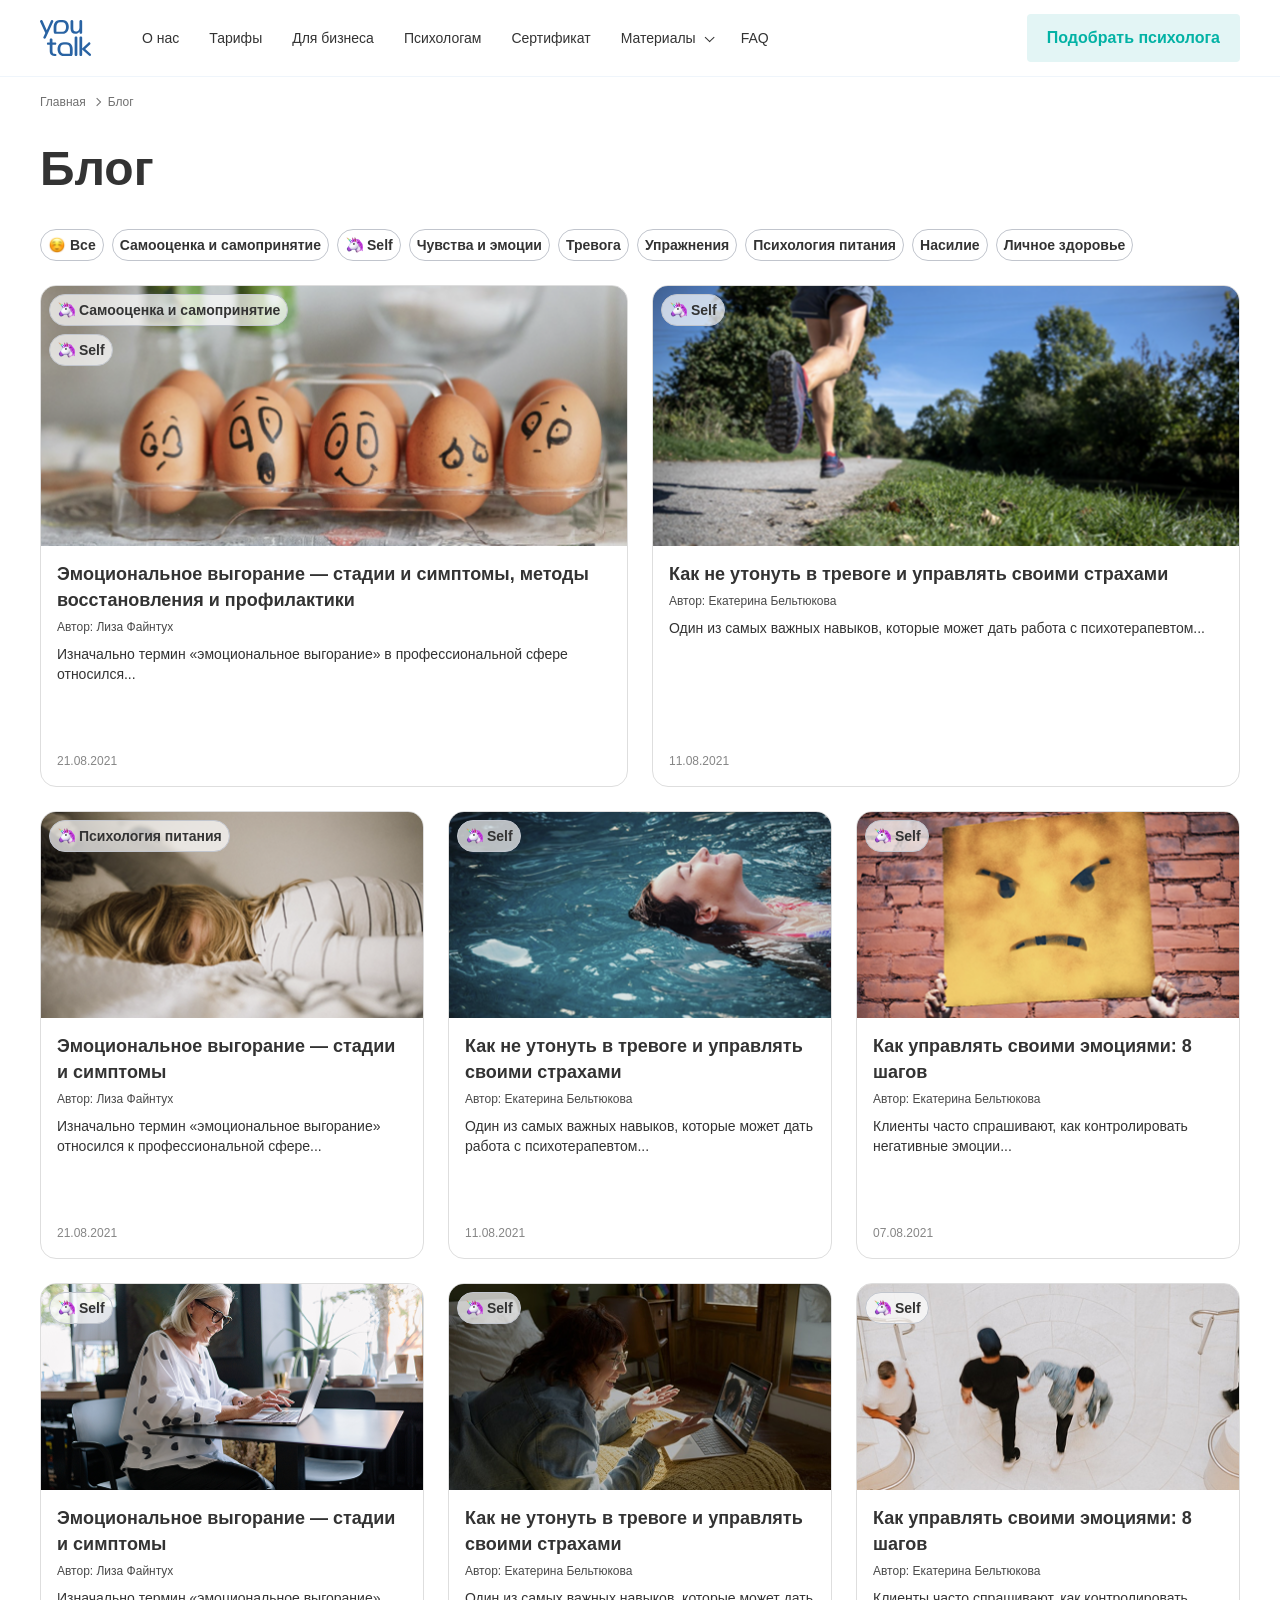
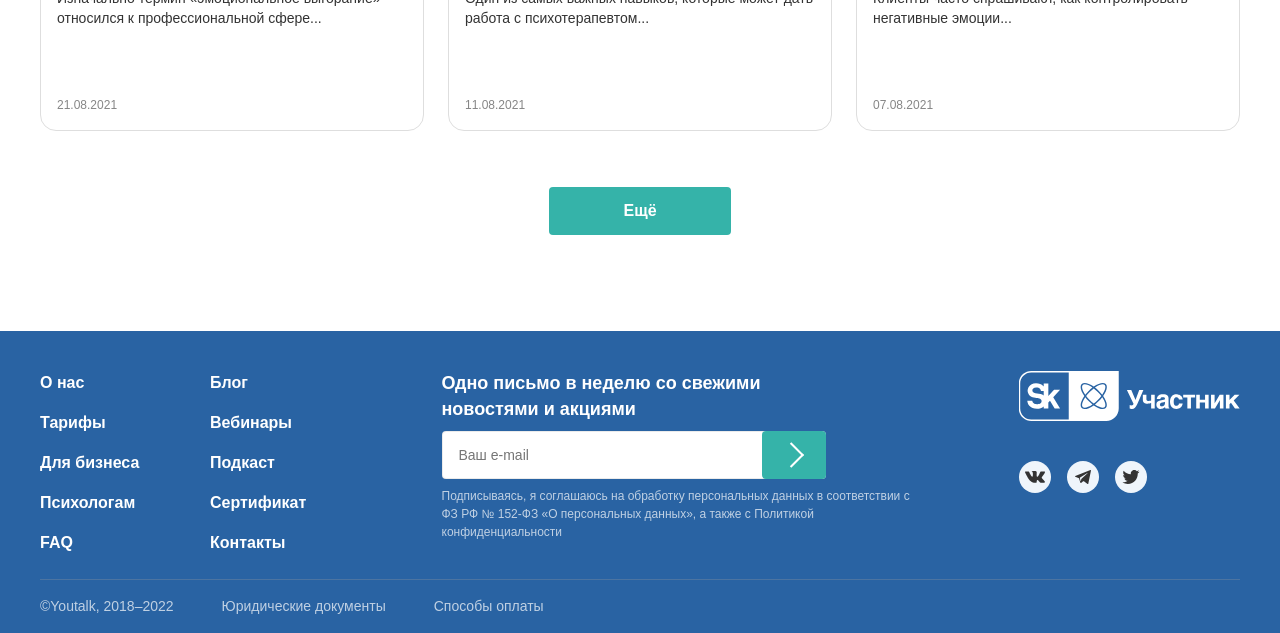
==== index.html @ f5ce3612 "add blog" ====
<!DOCTYPE html>
<html lang="ru">
<head>
  <meta charset="UTF-8">
  <meta name="viewport" content="width=device-width, initial-scale=1.0">
  <title>YouTalk — Блог</title>

  <link rel="stylesheet" href="./css/normalize.css">
  <link rel="stylesheet" href="./css/base.css">
  <link rel="stylesheet" href="./css/header.css">
  <link rel="stylesheet" href="./css/blog.css">
  <link rel="stylesheet" href="./css/footer.css">
  <link rel="stylesheet" href="./css/adaptive.css">
</head>
<body>
  <header class="header">
    <div class="container header__container">
      <a class="header__logo logo" href="./index.html" aria-label="Главная страница YouTalk">
        <img class="logo__image" src="./icons/logo.svg" alt="Логотип YouTalk">
      </a>

      <nav class="header__nav nav" aria-label="Основная навигация">
        <ul class="nav__list">
          <li class="nav__item"><a class="nav__link" href="#">О нас</a></li>
          <li class="nav__item"><a class="nav__link" href="#">Тарифы</a></li>
          <li class="nav__item"><a class="nav__link" href="#">Для бизнеса</a></li>
          <li class="nav__item"><a class="nav__link" href="#">Психологам</a></li>
          <li class="nav__item"><a class="nav__link" href="#">Сертификат</a></li>
          <li class="nav__item">
            <a class="nav__link nav__link--dropdown" href="#">Материалы</a>
          </li>
          <li class="nav__item"><a class="nav__link" href="#">FAQ</a></li>
        </ul>
      </nav>

      <button class="header__button button button--light" type="button">
        Подобрать психолога
      </button>

      <button class="header__burger burger" type="button" aria-label="Открыть меню">
        <span class="burger__line"></span>
        <span class="burger__line"></span>
        <span class="burger__line"></span>
      </button>
    </div>
  </header>

  <main class="main">
    <section class="blog">
      <div class="container">
        <nav class="breadcrumbs" aria-label="Хлебные крошки">
          <ul class="breadcrumbs__list">
            <li class="breadcrumbs__item">
              <a class="breadcrumbs__link" href="./index.html">Главная</a>
            </li>
            <li class="breadcrumbs__item">
              <span class="breadcrumbs__current" aria-current="page">Блог</span>
            </li>
          </ul>
        </nav>

        <h1 class="blog__title">Блог</h1>

        <div class="blog__tags tags" aria-label="Темы статей">
          <button class="tags__button" type="button">
            <img class="tags__icon" src="./icons/smille.svg" alt="" aria-hidden="true">
            Все
          </button>
          <button class="tags__button" type="button">Самооценка и самопринятие</button>
          <button class="tags__button" type="button">
            <img class="tags__icon" src="./icons/unicorn.svg" alt="" aria-hidden="true">
            Self
          </button>
          <button class="tags__button" type="button">Чувства и эмоции</button>
          <button class="tags__button" type="button">Тревога</button>
          <button class="tags__button" type="button">Упражнения</button>
          <button class="tags__button" type="button">Психология питания</button>
          <button class="tags__button" type="button">Насилие</button>
          <button class="tags__button" type="button">Личное здоровье</button>
        </div>

        <div class="blog__grid cards">
          <article class="card card--large">
            <a class="card__link" href="#">
              <div class="card__image-box">
                <img class="card__image" src="./images/blog/burnout.png" alt="Человек в состоянии эмоционального выгорания">
                <div class="card__labels">
                  <span class="card__label">
                    <img class="card__label-icon" src="./icons/unicorn.svg" alt="" aria-hidden="true">
                    Самооценка и самопринятие
                  </span>
                  <span class="card__label">
                    <img class="card__label-icon" src="./icons/unicorn.svg" alt="" aria-hidden="true">
                    Self
                  </span>
                </div>
              </div>

              <div class="card__content">
                <h2 class="card__title">
                  Эмоциональное выгорание — стадии и симптомы, методы восстановления и профилактики
                </h2>
                <p class="card__author">Автор: Лиза Файнтух</p>
                <p class="card__text">
                  Изначально термин «эмоциональное выгорание» в профессиональной сфере относился...
                </p>
                <time class="card__date" datetime="2021-08-21">21.08.2021</time>
              </div>
            </a>
          </article>

          <article class="card card--large">
            <a class="card__link" href="./article.html">
              <div class="card__image-box">
                <img class="card__image" src="./images/blog/anxiety-run.png" alt="Человек убегает от тревоги">
                <div class="card__labels">
                  <span class="card__label">
                    <img class="card__label-icon" src="./icons/unicorn.svg" alt="" aria-hidden="true">
                    Self
                  </span>
                </div>
              </div>

              <div class="card__content">
                <h2 class="card__title">
                  Как не утонуть в тревоге и управлять своими страхами
                </h2>
                <p class="card__author">Автор: Екатерина Бельтюкова</p>
                <p class="card__text">
                  Один из самых важных навыков, которые может дать работа с психотерапевтом...
                </p>
                <time class="card__date" datetime="2021-08-11">11.08.2021</time>
              </div>
            </a>
          </article>

          <article class="card">
            <a class="card__link" href="#">
              <div class="card__image-box">
                <img class="card__image" src="./images/blog/bad-sleep.png" alt="Человек не может уснуть">
                <div class="card__labels">
                  <span class="card__label">
                    <img class="card__label-icon" src="./icons/unicorn.svg" alt="" aria-hidden="true">
                    Психология питания
                  </span>
                </div>
              </div>

              <div class="card__content">
                <h2 class="card__title">
                  Эмоциональное выгорание — стадии и симптомы
                </h2>
                <p class="card__author">Автор: Лиза Файнтух</p>
                <p class="card__text">
                  Изначально термин «эмоциональное выгорание» относился к профессиональной сфере...
                </p>
                <time class="card__date" datetime="2021-08-21">21.08.2021</time>
              </div>
            </a>
          </article>

          <article class="card">
            <a class="card__link" href="./article.html">
              <div class="card__image-box">
                <img class="card__image" src="./images/blog/calm-water.png" alt="Человек спокойно лежит на воде">
                <div class="card__labels">
                  <span class="card__label">
                    <img class="card__label-icon" src="./icons/unicorn.svg" alt="" aria-hidden="true">
                    Self
                  </span>
                </div>
              </div>

              <div class="card__content">
                <h2 class="card__title">
                  Как не утонуть в тревоге и управлять своими страхами
                </h2>
                <p class="card__author">Автор: Екатерина Бельтюкова</p>
                <p class="card__text">
                  Один из самых важных навыков, которые может дать работа с психотерапевтом...
                </p>
                <time class="card__date" datetime="2021-08-11">11.08.2021</time>
              </div>
            </a>
          </article>

          <article class="card">
            <a class="card__link" href="#">
              <div class="card__image-box">
                <img class="card__image" src="./images/blog/angry-emotion.png" alt="Иллюстрация эмоции злости">
                <div class="card__labels">
                  <span class="card__label">
                    <img class="card__label-icon" src="./icons/unicorn.svg" alt="" aria-hidden="true">
                    Self
                  </span>
                </div>
              </div>

              <div class="card__content">
                <h2 class="card__title">
                  Как управлять своими эмоциями: 8 шагов
                </h2>
                <p class="card__author">Автор: Екатерина Бельтюкова</p>
                <p class="card__text">
                  Клиенты часто спрашивают, как контролировать негативные эмоции...
                </p>
                <time class="card__date" datetime="2021-08-07">07.08.2021</time>
              </div>
            </a>
          </article>

          <article class="card">
            <a class="card__link" href="#">
              <div class="card__image-box">
                <img class="card__image" src="./images/blog/laptop-work.png" alt="Человек работает за ноутбуком">
                <div class="card__labels">
                  <span class="card__label">
                    <img class="card__label-icon" src="./icons/unicorn.svg" alt="" aria-hidden="true">
                    Self
                  </span>
                </div>
              </div>

              <div class="card__content">
                <h2 class="card__title">
                  Эмоциональное выгорание — стадии и симптомы
                </h2>
                <p class="card__author">Автор: Лиза Файнтух</p>
                <p class="card__text">
                  Изначально термин «эмоциональное выгорание» относился к профессиональной сфере...
                </p>
                <time class="card__date" datetime="2021-08-21">21.08.2021</time>
              </div>
            </a>
          </article>

          <article class="card">
            <a class="card__link" href="./article.html">
              <div class="card__image-box">
                <img class="card__image" src="./images/blog/video-call.png" alt="Человек испытывает стресс во время видеозвонка">
                <div class="card__labels">
                  <span class="card__label">
                    <img class="card__label-icon" src="./icons/unicorn.svg" alt="" aria-hidden="true">
                    Self
                  </span>
                </div>
              </div>

              <div class="card__content">
                <h2 class="card__title">
                  Как не утонуть в тревоге и управлять своими страхами
                </h2>
                <p class="card__author">Автор: Екатерина Бельтюкова</p>
                <p class="card__text">
                  Один из самых важных навыков, которые может дать работа с психотерапевтом...
                </p>
                <time class="card__date" datetime="2021-08-11">11.08.2021</time>
              </div>
            </a>
          </article>

          <article class="card">
            <a class="card__link" href="#">
              <div class="card__image-box">
                <img class="card__image" src="./images/blog/people-group.png" alt="Группа людей в помещении">
                <div class="card__labels">
                  <span class="card__label">
                    <img class="card__label-icon" src="./icons/unicorn.svg" alt="" aria-hidden="true">
                    Self
                  </span>
                </div>
              </div>

              <div class="card__content">
                <h2 class="card__title">
                  Как управлять своими эмоциями: 8 шагов
                </h2>
                <p class="card__author">Автор: Екатерина Бельтюкова</p>
                <p class="card__text">
                  Клиенты часто спрашивают, как контролировать негативные эмоции...
                </p>
                <time class="card__date" datetime="2021-08-07">07.08.2021</time>
              </div>
            </a>
          </article>
        </div>

        <button class="blog__button button button--primary" type="button">
          Ещё
        </button>
      </div>
    </section>
  </main>

  <footer class="footer">
    <div class="container footer__container">
      <div class="footer__top">
        <nav class="footer__nav footer-nav" aria-label="Навигация в подвале">
          <ul class="footer-nav__list">
            <li class="footer-nav__item"><a class="footer-nav__link" href="#">О нас</a></li>
            <li class="footer-nav__item"><a class="footer-nav__link" href="#">Тарифы</a></li>
            <li class="footer-nav__item"><a class="footer-nav__link" href="#">Для бизнеса</a></li>
            <li class="footer-nav__item"><a class="footer-nav__link" href="#">Психологам</a></li>
            <li class="footer-nav__item"><a class="footer-nav__link" href="#">FAQ</a></li>
          </ul>

          <ul class="footer-nav__list">
            <li class="footer-nav__item"><a class="footer-nav__link" href="#">Блог</a></li>
            <li class="footer-nav__item"><a class="footer-nav__link" href="#">Вебинары</a></li>
            <li class="footer-nav__item"><a class="footer-nav__link" href="#">Подкаст</a></li>
            <li class="footer-nav__item"><a class="footer-nav__link" href="#">Сертификат</a></li>
            <li class="footer-nav__item"><a class="footer-nav__link" href="#">Контакты</a></li>
          </ul>
        </nav>

        <div class="footer__subscribe subscribe">
          <h2 class="subscribe__title">
            Одно письмо в неделю со свежими новостями и акциями
          </h2>

          <form class="subscribe__form" action="#" method="post">
            <label class="visually-hidden" for="email">Ваш e-mail</label>
            <input class="subscribe__input" id="email" type="email" name="email" placeholder="Ваш e-mail">
            <button class="subscribe__button" type="submit" aria-label="Подписаться"></button>
          </form>

          <p class="subscribe__text">
            Подписываясь, я соглашаюсь на обработку персональных данных в соответствии
            с ФЗ РФ № 152-ФЗ «О персональных данных», а также с Политикой конфиденциальности
          </p>
        </div>

        <div class="footer__social social">
          <a class="social__skolkovo" href="#" aria-label="Участник Сколково">
            <img src="./icons/sk.svg" alt="" aria-hidden="true">
          </a>

          <ul class="social__list">
            <li class="social__item">
              <a class="social__link" href="#" aria-label="ВКонтакте">
                <img src="./icons/vk.svg" alt="" aria-hidden="true">
              </a>
            </li>
            <li class="social__item">
              <a class="social__link" href="#" aria-label="Telegram">
                <img src="./icons/telegram.svg" alt="" aria-hidden="true">
              </a>
            </li>
            <li class="social__item">
              <a class="social__link" href="#" aria-label="Twitter">
                <img src="./icons/twitter.svg" alt="" aria-hidden="true">
              </a>
            </li>
            <li class="social__item">
              <a class="social__link" href="#" aria-label="Дзен">
                <img src="./icons/dzen.svg" alt="" aria-hidden="true">
              </a>
            </li>
          </ul>
        </div>
      </div>

      <div class="footer__bottom">
        <p class="footer__copyright">©Youtalk, 2018–2022</p>
        <a class="footer__document" href="#">Юридические документы</a>
        <a class="footer__document" href="#">Способы оплаты</a>
      </div>
    </div>
  </footer>
</body>
</html>
---- css/base.css ----
:root {
  --color-text: #333333;
  --color-muted: #868686;
  --color-primary: #03b2a5;
  --color-primary-dark: #35b3a9;
  --color-light: #e3f5f5;
  --color-border: #dedede;
  --color-white: #ffffff;
  --color-footer: #2963a3;

  --container-width: 1200px;
  --container-padding: 16px;
}

*,
*::before,
*::after {
  box-sizing: border-box;
}

body {
  min-width: 320px;
  margin: 0;
  font-family: Arial, Helvetica, sans-serif;
  color: var(--color-text);
  background-color: var(--color-white);
}

img {
  display: block;
  max-width: 100%;
}

a {
  color: inherit;
  text-decoration: none;
}

button {
  font-family: inherit;
  cursor: pointer;
}

a,
button {
  cursor: pointer;
}

.container {
  max-width: calc(var(--container-width) + var(--container-padding) * 2);
  margin: 0 auto;
  padding: 0 var(--container-padding);
}

.button {
  border: none;
  border-radius: 4px;
  font-weight: 700;
  transition: opacity 0.2s ease;
}

.button:hover {
  opacity: 0.85;
}


.button--light {
  padding: 14px 20px;
  font-size: 16px;
  line-height: 1.25;
  color: var(--color-primary);
  background-color: var(--color-light);
}

.button--primary {
  padding: 12px 16px;
  font-size: 16px;
  line-height: 1.5;
  color: var(--color-white);
  background-color: var(--color-primary-dark);
}

.visually-hidden {
  position: absolute;
  width: 1px;
  height: 1px;
  clip: rect(0 0 0 0);
  overflow: hidden;
}
---- css/header.css ----
.header {
  border-bottom: 1px solid #eff5fb;
  background-color: var(--color-white);
}

.header__container {
  display: flex;
  align-items: center;
  min-height: 76px;
}

.header__logo {
  flex-shrink: 0;
  margin-right: 51px;
}

.logo__image {
  width: 51px;
  height: auto;
}

.header__nav {
  margin-right: auto;
}

.nav__list {
  display: flex;
  align-items: center;
  gap: 30px;
  margin: 0;
  padding: 0;
  list-style: none;
}

.nav__link {
  font-size: 14px;
  line-height: 1.14;
  color: var(--color-text);
  transition: color 0.2s ease;
}

.nav__link:hover {
  color: var(--color-primary);
}

.nav__link--dropdown::after {
  content: "";
  display: inline-block;
  width: 7px;
  height: 7px;
  margin-left: 8px;
  border-right: 1.5px solid var(--color-text);
  border-bottom: 1.5px solid var(--color-text);
  transform: rotate(45deg) translateY(-3px);
}

.header__burger {
  display: none;
  margin-left: auto;
}

.burger {
  width: 40px;
  height: 40px;
  padding: 0;
  border: none;
  background-color: transparent;
  align-items: center;
  justify-content: center;
  flex-direction: column;
  gap: 5px;
}

.burger__line {
  width: 18px;
  height: 2px;
  border-radius: 2px;
  background-color: var(--color-primary);
}
---- css/blog.css ----
.main {
  padding-top: 16px;
  padding-bottom: 96px;
}

.breadcrumbs {
  margin-bottom: 30px;
}

.breadcrumbs__list {
  display: flex;
  align-items: center;
  flex-wrap: wrap;
  gap: 8px;
  margin: 0;
  padding: 0;
  list-style: none;
}

.breadcrumbs__item {
  display: flex;
  align-items: center;
  font-size: 12px;
  line-height: 1.5;
  color: rgba(51, 51, 51, 0.7);
}

.breadcrumbs__item:not(:last-child)::after {
  content: "";
  width: 6px;
  height: 6px;
  margin-left: 8px;
  border-top: 1px solid rgba(51, 51, 51, 0.7);
  border-right: 1px solid rgba(51, 51, 51, 0.7);
  transform: rotate(45deg);
}

.blog__title {
  margin: 0 0 32px;
  font-size: 48px;
  line-height: 1.17;
  font-weight: 700;
}

.blog__tags {
  margin-bottom: 24px;
}

.tags {
  display: flex;
  flex-wrap: wrap;
  gap: 8px;
}

.tags__button {
  display: flex;
  align-items: center;
  gap: 4px;
  min-height: 32px;
  padding: 5px 7px;
  border: 1px solid #c1c5cd;
  border-radius: 24px;
  font-size: 14px;
  line-height: 1.43;
  font-weight: 600;
  color: var(--color-text);
  background-color: var(--color-white);
}

.tags__icon {
  width: 18px;
  height: 18px;
}

.cards {
  display: grid;
  grid-template-columns: repeat(6, minmax(0, 1fr));
  gap: 24px;
  margin-bottom: 56px;
}

.card {
  position: relative;
  grid-column: span 2;
  min-width: 0;
  border: 1px solid var(--color-border);
  border-radius: 16px;
  overflow: hidden;
  background-color: var(--color-white);
}

.card--large {
  grid-column: span 3;
}

.card__link {
  display: flex;
  flex-direction: column;
  height: 100%;
}

.card__image-box {
  position: relative;
  height: 260px;
  overflow: hidden;
}

.card:not(.card--large) .card__image-box {
  height: 206px;
}

.card__image {
  width: 100%;
  height: 100%;
  object-fit: cover;
}

.card__labels {
  position: absolute;
  top: 8px;
  left: 8px;
  right: 8px;
  display: flex;
  flex-direction: column;
  align-items: flex-start;
  gap: 8px;
}

.card__label {
  display: inline-flex;
  align-items: center;
  gap: 4px;
  max-width: 100%;
  padding: 5px 7px;
  border: 1px solid #c1c5cd;
  border-radius: 24px;
  font-size: 14px;
  line-height: 1.43;
  font-weight: 600;
  color: var(--color-text);
  background-color: rgba(255, 255, 255, 0.7);
}

.card__label-icon {
  width: 18px;
  height: 18px;
  flex-shrink: 0;
}

.card__content {
  display: flex;
  flex-direction: column;
  flex-grow: 1;
  min-height: 240px;
  padding: 16px;
}

.card__title {
  margin: 0 0 4px;
  font-size: 18px;
  line-height: 1.44;
  font-weight: 700;
}

.card__author {
  margin: 0 0 8px;
  font-size: 12px;
  line-height: 1.5;
  color: #494949;
}

.card__text {
  margin: 0 0 16px;
  font-size: 14px;
  line-height: 1.43;
}

.card__date {
  margin-top: auto;
  font-size: 12px;
  line-height: 1.5;
  color: var(--color-muted);
}

.blog__button {
  display: block;
  min-width: 182px;
  margin: 0 auto;
}
---- css/footer.css ----
.footer {
  padding: 40px 0 17px;
  color: var(--color-white);
  background-color: var(--color-footer);
}

.footer__top {
  display: grid;
  grid-template-columns: 310px minmax(320px, 486px) 221px;
  justify-content: space-between;
  gap: 32px;
  padding-bottom: 24px;
  border-bottom: 1px solid rgba(157, 157, 157, 0.3);
}

.footer-nav {
  display: grid;
  grid-template-columns: repeat(2, 1fr);
  gap: 30px;
}

.footer-nav__list {
  display: flex;
  flex-direction: column;
  gap: 16px;
  margin: 0;
  padding: 0;
  list-style: none;
}

.footer-nav__link {
  font-size: 16px;
  line-height: 1.5;
  font-weight: 700;
  transition: opacity 0.2s ease;
}

.footer-nav__link:hover {
  opacity: 0.75;
}

.subscribe__title {
  max-width: 384px;
  margin: 0 0 8px;
  font-size: 18px;
  line-height: 1.44;
  font-weight: 700;
}

.subscribe__form {
  position: relative;
  max-width: 384px;
  margin-bottom: 8px;
}

.subscribe__input {
  width: 100%;
  height: 48px;
  padding: 14px 64px 14px 16px;
  border: 1px solid rgba(157, 157, 157, 0.2);
  border-radius: 4px;
  font-size: 14px;
}

.subscribe__button {
  position: absolute;
  top: 0;
  right: 0;
  width: 64px;
  height: 48px;
  border: none;
  border-radius: 4px;
  background-color: var(--color-primary-dark);
}

.subscribe__button::before {
  content: "";
  position: absolute;
  top: 50%;
  left: 50%;
  width: 18px;
  height: 18px;
  border-top: 2px solid var(--color-white);
  border-right: 2px solid var(--color-white);
  transform: translate(-65%, -50%) rotate(45deg);
}

.subscribe__text {
  max-width: 486px;
  margin: 0;
  font-size: 12px;
  line-height: 1.5;
  opacity: 0.7;
}

.social__skolkovo {
  display: block;
  margin-bottom: 40px;
}

.social__list {
  display: flex;
  gap: 16px;
  margin: 0;
  padding: 0;
  list-style: none;
}

.social__link {
  display: block;
  width: 32px;
  height: 32px;
}

.footer__bottom {
  display: flex;
  gap: 48px;
  padding-top: 16px;
  font-size: 14px;
  line-height: 1.43;
  opacity: 0.7;
}

.footer__copyright {
  margin: 0;
}

.footer__document:hover {
  text-decoration: underline;
}
---- css/adaptive.css ----
/* ==============================
   Adaptive styles
   ============================== */


/* ---------- 1024px and lower ---------- */

@media (max-width: 1024px) {
  :root {
    --container-width: 960px;
    --container-padding: 32px;
  }

  .header__logo {
    margin-right: 32px;
  }

  .nav__list {
    gap: 16px;
  }

  .header__button {
    padding-right: 16px;
    padding-left: 16px;
  }

  .blog {
    padding-top: 16px;
  }

  .breadcrumbs {
    margin-bottom: 30px;
  }

  .blog__title {
    margin-bottom: 32px;
    font-size: 48px;
    line-height: 1.17;
  }

  .blog__tags {
    margin-bottom: 24px;
  }

  /*
    1024px:
    как на десктопе:
    2 большие карточки сверху,
    ниже 3 маленькие карточки в ряд.
  */

  .cards {
    grid-template-columns: repeat(6, minmax(0, 1fr));
    gap: 24px;
    margin-bottom: 56px;
  }

  .card--large {
    grid-column: span 3;
  }

  .card:not(.card--large) {
    grid-column: span 2;
  }

  .card--large .card__image-box {
    height: 260px;
  }

  .card:not(.card--large) .card__image-box {
    height: 206px;
  }

  .tags {
    flex-wrap: wrap;
    overflow: visible;
  }

  .footer__top {
    grid-template-columns: 247px minmax(320px, 450px) 221px;
    gap: 24px;
  }
}


/* ---------- 768px and lower ---------- */

@media (max-width: 768px) {
  :root {
    --container-width: 728px;
    --container-padding: 20px;
  }

  .header__container {
    min-height: 76px;
  }

  .header__nav,
  .header__button {
    display: none;
  }

  .header__burger {
    display: flex;
  }

  .main {
    padding-bottom: 60px;
  }

  .blog {
    padding-top: 16px;
  }

  .breadcrumbs {
    margin-bottom: 30px;
  }

  .blog__title {
    margin-bottom: 32px;
    font-size: 48px;
    line-height: 1.17;
  }

  .blog__tags {
    margin-bottom: 24px;
  }

  /*
    768px:
    теги всё ещё переносятся строками,
    без горизонтального скролла.
  */

  .tags {
    flex-wrap: wrap;
    overflow: visible;
    gap: 8px;
  }

  /*
    768px:
    сетка из 2 колонок.
    Верхние карточки идут по одной в ряд,
    остальные карточки — по 2 в ряд.
  */

  .cards {
    grid-template-columns: repeat(2, minmax(0, 1fr));
    gap: 24px;
    margin-bottom: 48px;
  }

  .card--large {
    grid-column: 1 / -1;
  }

  .card:not(.card--large) {
    grid-column: auto;
  }

  .card--large .card__image-box {
    height: 404px;
  }

  .card:not(.card--large) .card__image-box {
    height: 206px;
  }

  .card__content,
  .card--large .card__content {
    min-height: 196px;
  }

  .footer {
    padding-top: 35px;
  }

  .footer__top {
    grid-template-columns: 1fr 1fr;
    gap: 26px 31px;
  }

  .footer__social {
    grid-column: 1 / -1;
  }

  .footer__bottom {
    gap: 32px;
  }
}


/* ---------- 414px and lower ---------- */

@media (max-width: 414px) {
  :root {
    --container-width: 374px;
    --container-padding: 20px;
  }

  .header__container {
    min-height: 72px;
  }

  .logo__image {
    width: 48px;
  }

  .main {
    padding-bottom: 60px;
  }

  .blog {
    padding-top: 16px;
  }

  .breadcrumbs {
    margin-bottom: 32px;
  }

  .blog__title {
    margin-bottom: 24px;
    font-size: 32px;
    line-height: 1.25;
  }

  .blog__tags {
    margin-bottom: 16px;
  }

  /*
    414px:
    теги идут в одну горизонтальную линию
    и скроллятся.
  */

  .tags {
    flex-wrap: nowrap;
    overflow-x: auto;
    overflow-y: hidden;
    gap: 8px;
    padding-bottom: 4px;
    scrollbar-width: none;
  }

  .tags::-webkit-scrollbar {
    display: none;
  }

  .tags__button {
    flex-shrink: 0;
    white-space: nowrap;
  }

  /*
    414px:
    все карточки в одну колонку.
  */

  .cards {
    grid-template-columns: 1fr;
    gap: 16px;
    margin-bottom: 28px;
  }

  .card,
  .card--large,
  .card:not(.card--large) {
    grid-column: 1 / -1;
  }

  .card__image-box,
  .card--large .card__image-box,
  .card:not(.card--large) .card__image-box {
    height: 206px;
  }

  .card__content,
  .card--large .card__content {
    min-height: auto;
  }

  .blog__button {
    width: 182px;
  }

  .footer {
    padding-top: 35px;
  }

  .footer__top {
    grid-template-columns: 1fr;
    gap: 23px;
  }

  .footer-nav {
    max-width: 375px;
  }

  .subscribe__form {
    max-width: 100%;
  }

  .subscribe__button {
    display: none;
  }

  .subscribe__input {
    padding-right: 16px;
  }

  .footer__bottom {
    flex-direction: column;
    gap: 20px;
  }
}


/* ---------- 320px and lower ---------- */

@media (max-width: 320px) {
  :root {
    --container-width: 288px;
    --container-padding: 16px;
  }

  .header__container {
    min-height: 56px;
  }

  .logo__image {
    width: 48px;
  }

  .blog {
    padding-top: 16px;
  }

  .breadcrumbs {
    margin-bottom: 24px;
  }

  .blog__title {
    margin-bottom: 24px;
    font-size: 32px;
    line-height: 1.25;
  }

  /*
    320px:
    теги тоже со скроллом.
  */

  .tags {
    flex-wrap: nowrap;
    overflow-x: auto;
    overflow-y: hidden;
    gap: 8px;
    padding-bottom: 4px;
    scrollbar-width: none;
  }

  .tags::-webkit-scrollbar {
    display: none;
  }

  .tags__button {
    flex-shrink: 0;
    white-space: nowrap;
  }

  .cards {
    grid-template-columns: 1fr;
    gap: 16px;
    margin-bottom: 28px;
  }

  .card,
  .card--large,
  .card:not(.card--large) {
    grid-column: 1 / -1;
  }

  .card__image-box,
  .card--large .card__image-box,
  .card:not(.card--large) .card__image-box {
    height: 206px;
  }

  .card__title {
    font-size: 18px;
    line-height: 1.44;
  }

  .card__content,
  .card--large .card__content {
    min-height: auto;
  }

  .footer-nav {
    grid-template-columns: repeat(2, 1fr);
    gap: 24px;
  }
}
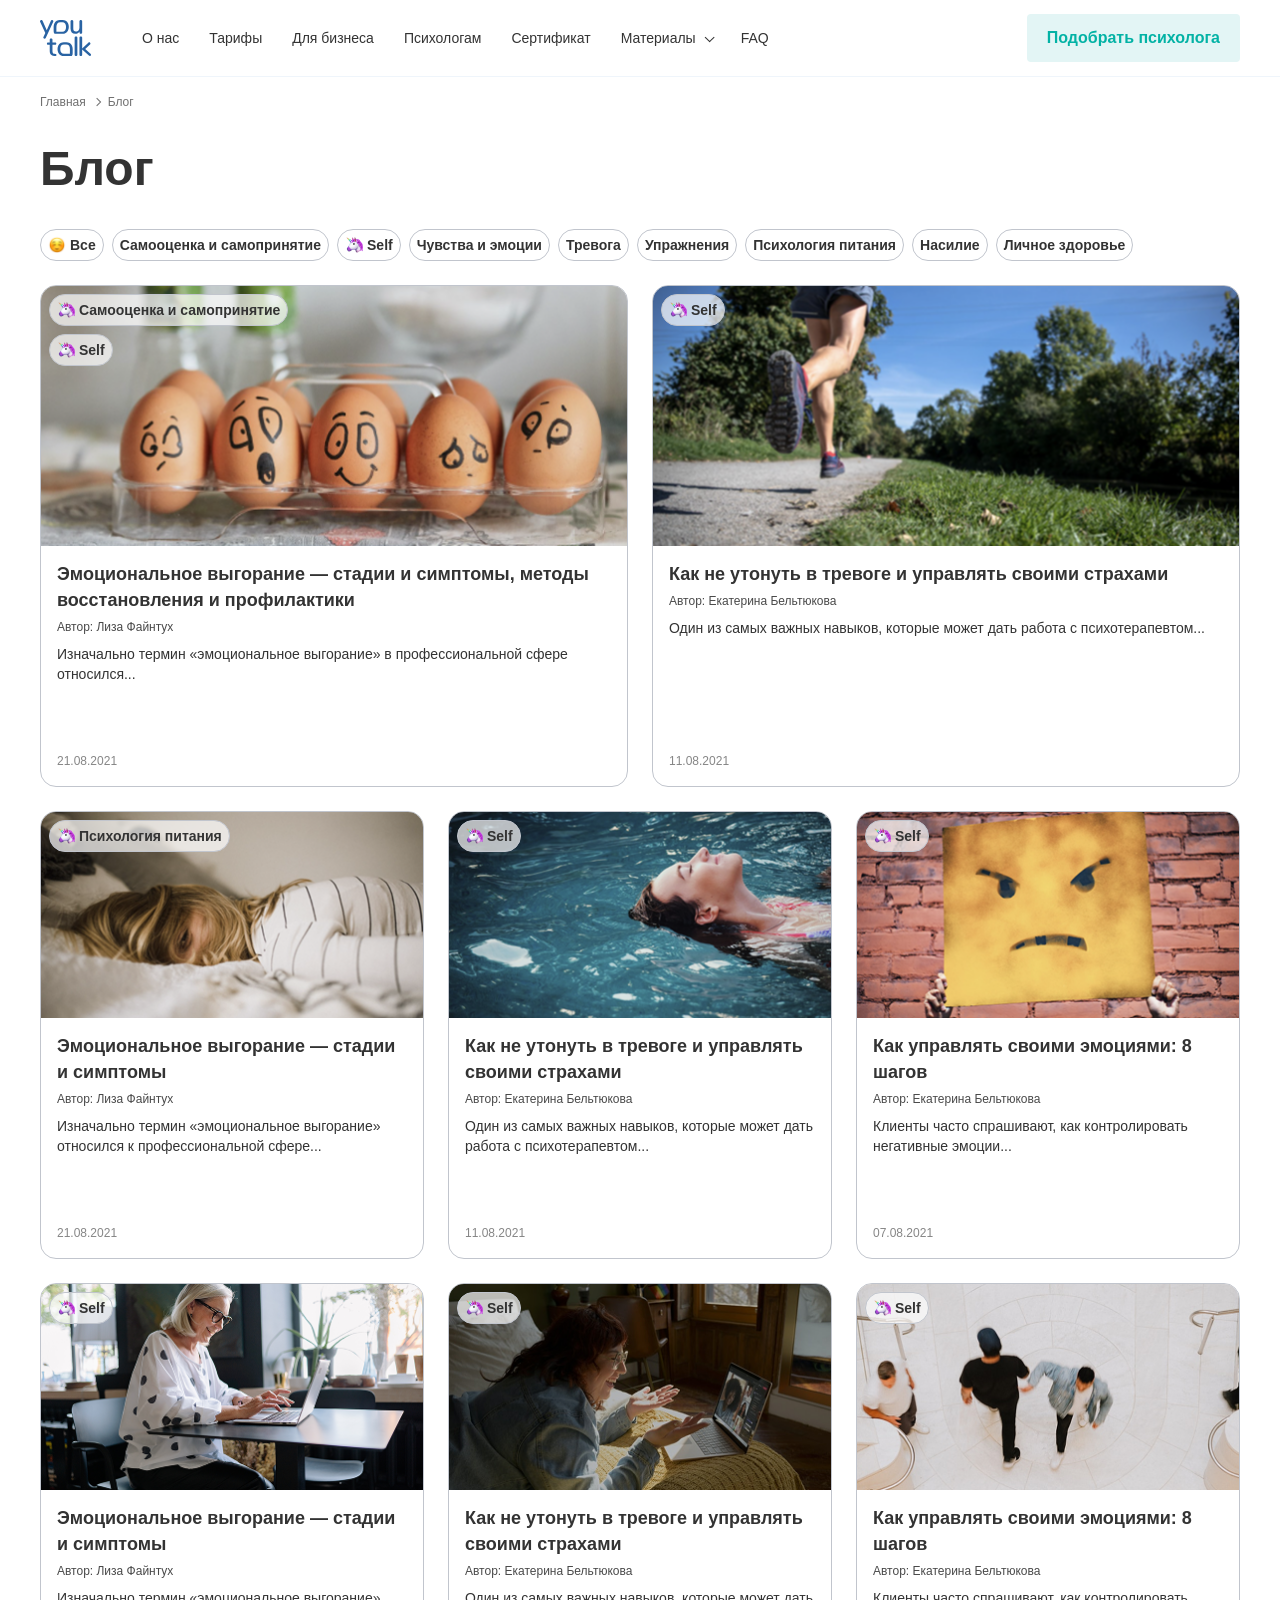
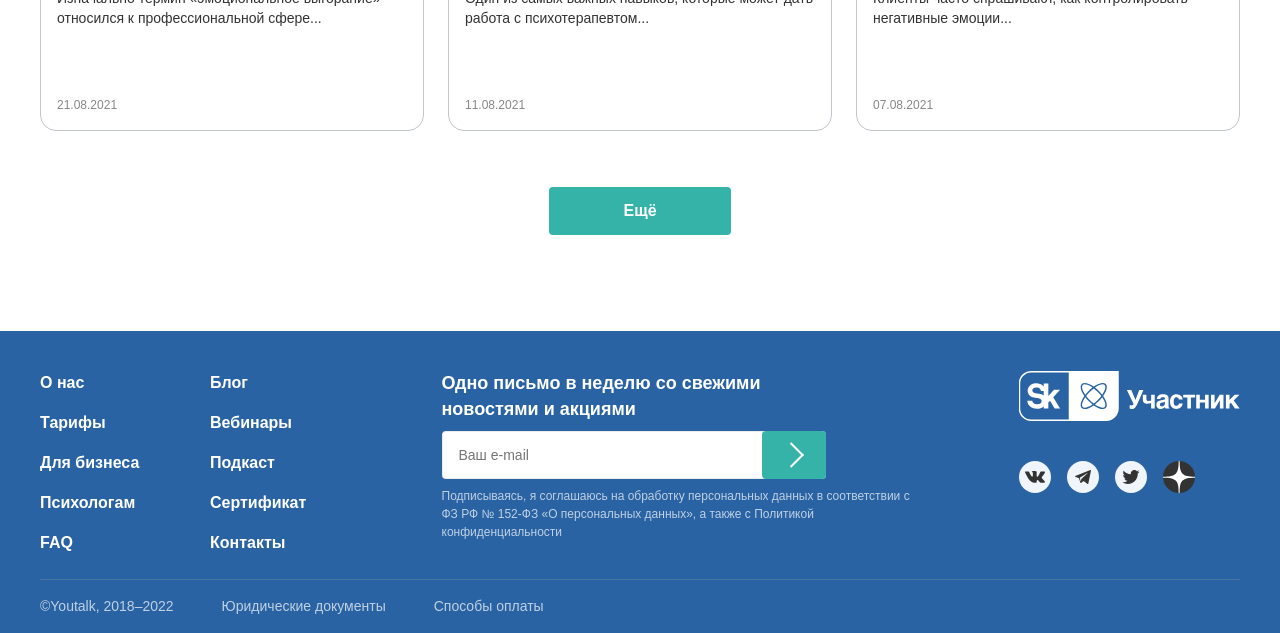
==== commit 6c8376fc: "fix + format" ====
--- a/index.html
+++ b/index.html
@@ -1,371 +1,378 @@
 <!DOCTYPE html>
 <html lang="ru">
 <head>
-  <meta charset="UTF-8">
-  <meta name="viewport" content="width=device-width, initial-scale=1.0">
-  <title>YouTalk — Блог</title>
-
-  <link rel="stylesheet" href="./css/normalize.css">
-  <link rel="stylesheet" href="./css/base.css">
-  <link rel="stylesheet" href="./css/header.css">
-  <link rel="stylesheet" href="./css/blog.css">
-  <link rel="stylesheet" href="./css/footer.css">
-  <link rel="stylesheet" href="./css/adaptive.css">
+    <meta charset="UTF-8">
+    <meta name="viewport" content="width=device-width, initial-scale=1.0">
+    <title>YouTalk — Блог</title>
+
+    <link rel="stylesheet" href="./css/normalize.css">
+    <link rel="stylesheet" href="./css/base.css">
+    <link rel="stylesheet" href="./css/header.css">
+    <link rel="stylesheet" href="./css/blog.css">
+    <link rel="stylesheet" href="./css/footer.css">
+    <link rel="stylesheet" href="./css/adaptive.css">
 </head>
 <body>
-  <header class="header">
+<header class="header">
     <div class="container header__container">
-      <a class="header__logo logo" href="./index.html" aria-label="Главная страница YouTalk">
-        <img class="logo__image" src="./icons/logo.svg" alt="Логотип YouTalk">
-      </a>
-
-      <nav class="header__nav nav" aria-label="Основная навигация">
-        <ul class="nav__list">
-          <li class="nav__item"><a class="nav__link" href="#">О нас</a></li>
-          <li class="nav__item"><a class="nav__link" href="#">Тарифы</a></li>
-          <li class="nav__item"><a class="nav__link" href="#">Для бизнеса</a></li>
-          <li class="nav__item"><a class="nav__link" href="#">Психологам</a></li>
-          <li class="nav__item"><a class="nav__link" href="#">Сертификат</a></li>
-          <li class="nav__item">
-            <a class="nav__link nav__link--dropdown" href="#">Материалы</a>
-          </li>
-          <li class="nav__item"><a class="nav__link" href="#">FAQ</a></li>
-        </ul>
-      </nav>
-
-      <button class="header__button button button--light" type="button">
-        Подобрать психолога
-      </button>
-
-      <button class="header__burger burger" type="button" aria-label="Открыть меню">
-        <span class="burger__line"></span>
-        <span class="burger__line"></span>
-        <span class="burger__line"></span>
-      </button>
+        <a class="header__logo logo" href="./index.html" aria-label="Главная страница YouTalk">
+            <img class="logo__image" src="./icons/logo.svg" alt="Логотип YouTalk">
+        </a>
+
+        <nav class="header__nav nav" aria-label="Основная навигация">
+            <ul class="nav__list">
+                <li class="nav__item"><a class="nav__link" href="#">О нас</a></li>
+                <li class="nav__item"><a class="nav__link" href="#">Тарифы</a></li>
+                <li class="nav__item"><a class="nav__link" href="#">Для бизнеса</a></li>
+                <li class="nav__item"><a class="nav__link" href="#">Психологам</a></li>
+                <li class="nav__item"><a class="nav__link" href="#">Сертификат</a></li>
+                <li class="nav__item">
+                    <a class="nav__link nav__link--dropdown" href="#">Материалы</a>
+                </li>
+                <li class="nav__item"><a class="nav__link" href="#">FAQ</a></li>
+            </ul>
+        </nav>
+
+        <button class="header__button button button--light" type="button">
+            Подобрать психолога
+        </button>
+
+        <button class="header__burger burger" type="button" aria-label="Открыть меню">
+            <span class="burger__line"></span>
+            <span class="burger__line"></span>
+            <span class="burger__line"></span>
+        </button>
     </div>
-  </header>
-
-  <main class="main">
+</header>
+
+<main class="main">
     <section class="blog">
-      <div class="container">
-        <nav class="breadcrumbs" aria-label="Хлебные крошки">
-          <ul class="breadcrumbs__list">
-            <li class="breadcrumbs__item">
-              <a class="breadcrumbs__link" href="./index.html">Главная</a>
-            </li>
-            <li class="breadcrumbs__item">
-              <span class="breadcrumbs__current" aria-current="page">Блог</span>
-            </li>
-          </ul>
-        </nav>
-
-        <h1 class="blog__title">Блог</h1>
-
-        <div class="blog__tags tags" aria-label="Темы статей">
-          <button class="tags__button" type="button">
-            <img class="tags__icon" src="./icons/smille.svg" alt="" aria-hidden="true">
-            Все
-          </button>
-          <button class="tags__button" type="button">Самооценка и самопринятие</button>
-          <button class="tags__button" type="button">
-            <img class="tags__icon" src="./icons/unicorn.svg" alt="" aria-hidden="true">
-            Self
-          </button>
-          <button class="tags__button" type="button">Чувства и эмоции</button>
-          <button class="tags__button" type="button">Тревога</button>
-          <button class="tags__button" type="button">Упражнения</button>
-          <button class="tags__button" type="button">Психология питания</button>
-          <button class="tags__button" type="button">Насилие</button>
-          <button class="tags__button" type="button">Личное здоровье</button>
+        <div class="container">
+            <nav class="breadcrumbs" aria-label="Хлебные крошки">
+                <ul class="breadcrumbs__list">
+                    <li class="breadcrumbs__item">
+                        <a class="breadcrumbs__link" href="./index.html">Главная</a>
+                    </li>
+                    <li class="breadcrumbs__item">
+                        <span class="breadcrumbs__current" aria-current="page">Блог</span>
+                    </li>
+                </ul>
+            </nav>
+
+            <h1 class="blog__title">Блог</h1>
+
+            <div class="blog__tags tags" aria-label="Темы статей">
+                <button class="tags__button" type="button">
+                    <img class="tags__icon" src="./icons/smille.svg" alt="" aria-hidden="true">
+                    Все
+                </button>
+                <button class="tags__button" type="button">Самооценка и самопринятие</button>
+                <button class="tags__button" type="button">
+                    <img class="tags__icon" src="./icons/unicorn.svg" alt="" aria-hidden="true">
+                    Self
+                </button>
+                <button class="tags__button" type="button">Чувства и эмоции</button>
+                <button class="tags__button" type="button">Тревога</button>
+                <button class="tags__button" type="button">Упражнения</button>
+                <button class="tags__button" type="button">Психология питания</button>
+                <button class="tags__button" type="button">Насилие</button>
+                <button class="tags__button" type="button">Личное здоровье</button>
+            </div>
+
+            <div class="blog__grid cards">
+                <article class="card card--large">
+                    <a class="card__link" href="#">
+                        <div class="card__image-box">
+                            <img class="card__image" src="./images/blog/burnout.png"
+                                 alt="Человек в состоянии эмоционального выгорания">
+                            <div class="card__labels">
+                  <span class="card__label">
+                    <img class="card__label-icon" src="./icons/unicorn.svg" alt="" aria-hidden="true">
+                    Самооценка и самопринятие
+                  </span>
+                                <span class="card__label">
+                    <img class="card__label-icon" src="./icons/unicorn.svg" alt="" aria-hidden="true">
+                    Self
+                  </span>
+                            </div>
+                        </div>
+
+                        <div class="card__content">
+                            <h2 class="card__title">
+                                Эмоциональное выгорание — стадии и симптомы, методы восстановления и профилактики
+                            </h2>
+                            <p class="card__author">Автор: Лиза Файнтух</p>
+                            <p class="card__text">
+                                Изначально термин «эмоциональное выгорание» в профессиональной сфере относился...
+                            </p>
+                            <time class="card__date" datetime="2021-08-21">21.08.2021</time>
+                        </div>
+                    </a>
+                </article>
+
+                <article class="card card--large">
+                    <a class="card__link" href="./article.html">
+                        <div class="card__image-box">
+                            <img class="card__image" src="./images/blog/anxiety-run.png"
+                                 alt="Человек убегает от тревоги">
+                            <div class="card__labels">
+                  <span class="card__label">
+                    <img class="card__label-icon" src="./icons/unicorn.svg" alt="" aria-hidden="true">
+                    Self
+                  </span>
+                            </div>
+                        </div>
+
+                        <div class="card__content">
+                            <h2 class="card__title">
+                                Как не утонуть в тревоге и управлять своими страхами
+                            </h2>
+                            <p class="card__author">Автор: Екатерина Бельтюкова</p>
+                            <p class="card__text">
+                                Один из самых важных навыков, которые может дать работа с психотерапевтом...
+                            </p>
+                            <time class="card__date" datetime="2021-08-11">11.08.2021</time>
+                        </div>
+                    </a>
+                </article>
+
+                <article class="card">
+                    <a class="card__link" href="#">
+                        <div class="card__image-box">
+                            <img class="card__image" src="./images/blog/bad-sleep.png" alt="Человек не может уснуть">
+                            <div class="card__labels">
+                  <span class="card__label">
+                    <img class="card__label-icon" src="./icons/unicorn.svg" alt="" aria-hidden="true">
+                    Психология питания
+                  </span>
+                            </div>
+                        </div>
+
+                        <div class="card__content">
+                            <h2 class="card__title">
+                                Эмоциональное выгорание — стадии и симптомы
+                            </h2>
+                            <p class="card__author">Автор: Лиза Файнтух</p>
+                            <p class="card__text">
+                                Изначально термин «эмоциональное выгорание» относился к профессиональной сфере...
+                            </p>
+                            <time class="card__date" datetime="2021-08-21">21.08.2021</time>
+                        </div>
+                    </a>
+                </article>
+
+                <article class="card">
+                    <a class="card__link" href="./article.html">
+                        <div class="card__image-box">
+                            <img class="card__image" src="./images/blog/calm-water.png"
+                                 alt="Человек спокойно лежит на воде">
+                            <div class="card__labels">
+                  <span class="card__label">
+                    <img class="card__label-icon" src="./icons/unicorn.svg" alt="" aria-hidden="true">
+                    Self
+                  </span>
+                            </div>
+                        </div>
+
+                        <div class="card__content">
+                            <h2 class="card__title">
+                                Как не утонуть в тревоге и управлять своими страхами
+                            </h2>
+                            <p class="card__author">Автор: Екатерина Бельтюкова</p>
+                            <p class="card__text">
+                                Один из самых важных навыков, которые может дать работа с психотерапевтом...
+                            </p>
+                            <time class="card__date" datetime="2021-08-11">11.08.2021</time>
+                        </div>
+                    </a>
+                </article>
+
+                <article class="card">
+                    <a class="card__link" href="#">
+                        <div class="card__image-box">
+                            <img class="card__image" src="./images/blog/angry-emotion.png"
+                                 alt="Иллюстрация эмоции злости">
+                            <div class="card__labels">
+                  <span class="card__label">
+                    <img class="card__label-icon" src="./icons/unicorn.svg" alt="" aria-hidden="true">
+                    Self
+                  </span>
+                            </div>
+                        </div>
+
+                        <div class="card__content">
+                            <h2 class="card__title">
+                                Как управлять своими эмоциями: 8 шагов
+                            </h2>
+                            <p class="card__author">Автор: Екатерина Бельтюкова</p>
+                            <p class="card__text">
+                                Клиенты часто спрашивают, как контролировать негативные эмоции...
+                            </p>
+                            <time class="card__date" datetime="2021-08-07">07.08.2021</time>
+                        </div>
+                    </a>
+                </article>
+
+                <article class="card">
+                    <a class="card__link" href="#">
+                        <div class="card__image-box">
+                            <img class="card__image" src="./images/blog/laptop-work.png"
+                                 alt="Человек работает за ноутбуком">
+                            <div class="card__labels">
+                  <span class="card__label">
+                    <img class="card__label-icon" src="./icons/unicorn.svg" alt="" aria-hidden="true">
+                    Self
+                  </span>
+                            </div>
+                        </div>
+
+                        <div class="card__content">
+                            <h2 class="card__title">
+                                Эмоциональное выгорание — стадии и симптомы
+                            </h2>
+                            <p class="card__author">Автор: Лиза Файнтух</p>
+                            <p class="card__text">
+                                Изначально термин «эмоциональное выгорание» относился к профессиональной сфере...
+                            </p>
+                            <time class="card__date" datetime="2021-08-21">21.08.2021</time>
+                        </div>
+                    </a>
+                </article>
+
+                <article class="card">
+                    <a class="card__link" href="./article.html">
+                        <div class="card__image-box">
+                            <img class="card__image" src="./images/blog/video-call.png"
+                                 alt="Человек испытывает стресс во время видеозвонка">
+                            <div class="card__labels">
+                  <span class="card__label">
+                    <img class="card__label-icon" src="./icons/unicorn.svg" alt="" aria-hidden="true">
+                    Self
+                  </span>
+                            </div>
+                        </div>
+
+                        <div class="card__content">
+                            <h2 class="card__title">
+                                Как не утонуть в тревоге и управлять своими страхами
+                            </h2>
+                            <p class="card__author">Автор: Екатерина Бельтюкова</p>
+                            <p class="card__text">
+                                Один из самых важных навыков, которые может дать работа с психотерапевтом...
+                            </p>
+                            <time class="card__date" datetime="2021-08-11">11.08.2021</time>
+                        </div>
+                    </a>
+                </article>
+
+                <article class="card">
+                    <a class="card__link" href="#">
+                        <div class="card__image-box">
+                            <img class="card__image" src="./images/blog/people-group.png"
+                                 alt="Группа людей в помещении">
+                            <div class="card__labels">
+                  <span class="card__label">
+                    <img class="card__label-icon" src="./icons/unicorn.svg" alt="" aria-hidden="true">
+                    Self
+                  </span>
+                            </div>
+                        </div>
+
+                        <div class="card__content">
+                            <h2 class="card__title">
+                                Как управлять своими эмоциями: 8 шагов
+                            </h2>
+                            <p class="card__author">Автор: Екатерина Бельтюкова</p>
+                            <p class="card__text">
+                                Клиенты часто спрашивают, как контролировать негативные эмоции...
+                            </p>
+                            <time class="card__date" datetime="2021-08-07">07.08.2021</time>
+                        </div>
+                    </a>
+                </article>
+            </div>
+
+            <button class="blog__button button button--primary" type="button">
+                Ещё
+            </button>
         </div>
-
-        <div class="blog__grid cards">
-          <article class="card card--large">
-            <a class="card__link" href="#">
-              <div class="card__image-box">
-                <img class="card__image" src="./images/blog/burnout.png" alt="Человек в состоянии эмоционального выгорания">
-                <div class="card__labels">
-                  <span class="card__label">
-                    <img class="card__label-icon" src="./icons/unicorn.svg" alt="" aria-hidden="true">
-                    Самооценка и самопринятие
-                  </span>
-                  <span class="card__label">
-                    <img class="card__label-icon" src="./icons/unicorn.svg" alt="" aria-hidden="true">
-                    Self
-                  </span>
-                </div>
-              </div>
-
-              <div class="card__content">
-                <h2 class="card__title">
-                  Эмоциональное выгорание — стадии и симптомы, методы восстановления и профилактики
+    </section>
+</main>
+
+<footer class="footer">
+    <div class="container footer__container">
+        <div class="footer__top">
+            <nav class="footer__nav footer-nav" aria-label="Навигация в подвале">
+                <ul class="footer-nav__list">
+                    <li class="footer-nav__item"><a class="footer-nav__link" href="#">О нас</a></li>
+                    <li class="footer-nav__item"><a class="footer-nav__link" href="#">Тарифы</a></li>
+                    <li class="footer-nav__item"><a class="footer-nav__link" href="#">Для бизнеса</a></li>
+                    <li class="footer-nav__item"><a class="footer-nav__link" href="#">Психологам</a></li>
+                    <li class="footer-nav__item"><a class="footer-nav__link" href="#">FAQ</a></li>
+                </ul>
+
+                <ul class="footer-nav__list">
+                    <li class="footer-nav__item"><a class="footer-nav__link" href="#">Блог</a></li>
+                    <li class="footer-nav__item"><a class="footer-nav__link" href="#">Вебинары</a></li>
+                    <li class="footer-nav__item"><a class="footer-nav__link" href="#">Подкаст</a></li>
+                    <li class="footer-nav__item"><a class="footer-nav__link" href="#">Сертификат</a></li>
+                    <li class="footer-nav__item"><a class="footer-nav__link" href="#">Контакты</a></li>
+                </ul>
+            </nav>
+
+            <div class="footer__subscribe subscribe">
+                <h2 class="subscribe__title">
+                    Одно письмо в неделю со свежими новостями и акциями
                 </h2>
-                <p class="card__author">Автор: Лиза Файнтух</p>
-                <p class="card__text">
-                  Изначально термин «эмоциональное выгорание» в профессиональной сфере относился...
+
+                <form class="subscribe__form" action="#" method="post">
+                    <label class="visually-hidden" for="email">Ваш e-mail</label>
+                    <input class="subscribe__input" id="email" type="email" name="email" placeholder="Ваш e-mail">
+                    <button class="subscribe__button" type="submit" aria-label="Подписаться"></button>
+                </form>
+
+                <p class="subscribe__text">
+                    Подписываясь, я соглашаюсь на обработку персональных данных в соответствии
+                    с ФЗ РФ № 152-ФЗ «О персональных данных», а также с Политикой конфиденциальности
                 </p>
-                <time class="card__date" datetime="2021-08-21">21.08.2021</time>
-              </div>
-            </a>
-          </article>
-
-          <article class="card card--large">
-            <a class="card__link" href="./article.html">
-              <div class="card__image-box">
-                <img class="card__image" src="./images/blog/anxiety-run.png" alt="Человек убегает от тревоги">
-                <div class="card__labels">
-                  <span class="card__label">
-                    <img class="card__label-icon" src="./icons/unicorn.svg" alt="" aria-hidden="true">
-                    Self
-                  </span>
-                </div>
-              </div>
-
-              <div class="card__content">
-                <h2 class="card__title">
-                  Как не утонуть в тревоге и управлять своими страхами
-                </h2>
-                <p class="card__author">Автор: Екатерина Бельтюкова</p>
-                <p class="card__text">
-                  Один из самых важных навыков, которые может дать работа с психотерапевтом...
-                </p>
-                <time class="card__date" datetime="2021-08-11">11.08.2021</time>
-              </div>
-            </a>
-          </article>
-
-          <article class="card">
-            <a class="card__link" href="#">
-              <div class="card__image-box">
-                <img class="card__image" src="./images/blog/bad-sleep.png" alt="Человек не может уснуть">
-                <div class="card__labels">
-                  <span class="card__label">
-                    <img class="card__label-icon" src="./icons/unicorn.svg" alt="" aria-hidden="true">
-                    Психология питания
-                  </span>
-                </div>
-              </div>
-
-              <div class="card__content">
-                <h2 class="card__title">
-                  Эмоциональное выгорание — стадии и симптомы
-                </h2>
-                <p class="card__author">Автор: Лиза Файнтух</p>
-                <p class="card__text">
-                  Изначально термин «эмоциональное выгорание» относился к профессиональной сфере...
-                </p>
-                <time class="card__date" datetime="2021-08-21">21.08.2021</time>
-              </div>
-            </a>
-          </article>
-
-          <article class="card">
-            <a class="card__link" href="./article.html">
-              <div class="card__image-box">
-                <img class="card__image" src="./images/blog/calm-water.png" alt="Человек спокойно лежит на воде">
-                <div class="card__labels">
-                  <span class="card__label">
-                    <img class="card__label-icon" src="./icons/unicorn.svg" alt="" aria-hidden="true">
-                    Self
-                  </span>
-                </div>
-              </div>
-
-              <div class="card__content">
-                <h2 class="card__title">
-                  Как не утонуть в тревоге и управлять своими страхами
-                </h2>
-                <p class="card__author">Автор: Екатерина Бельтюкова</p>
-                <p class="card__text">
-                  Один из самых важных навыков, которые может дать работа с психотерапевтом...
-                </p>
-                <time class="card__date" datetime="2021-08-11">11.08.2021</time>
-              </div>
-            </a>
-          </article>
-
-          <article class="card">
-            <a class="card__link" href="#">
-              <div class="card__image-box">
-                <img class="card__image" src="./images/blog/angry-emotion.png" alt="Иллюстрация эмоции злости">
-                <div class="card__labels">
-                  <span class="card__label">
-                    <img class="card__label-icon" src="./icons/unicorn.svg" alt="" aria-hidden="true">
-                    Self
-                  </span>
-                </div>
-              </div>
-
-              <div class="card__content">
-                <h2 class="card__title">
-                  Как управлять своими эмоциями: 8 шагов
-                </h2>
-                <p class="card__author">Автор: Екатерина Бельтюкова</p>
-                <p class="card__text">
-                  Клиенты часто спрашивают, как контролировать негативные эмоции...
-                </p>
-                <time class="card__date" datetime="2021-08-07">07.08.2021</time>
-              </div>
-            </a>
-          </article>
-
-          <article class="card">
-            <a class="card__link" href="#">
-              <div class="card__image-box">
-                <img class="card__image" src="./images/blog/laptop-work.png" alt="Человек работает за ноутбуком">
-                <div class="card__labels">
-                  <span class="card__label">
-                    <img class="card__label-icon" src="./icons/unicorn.svg" alt="" aria-hidden="true">
-                    Self
-                  </span>
-                </div>
-              </div>
-
-              <div class="card__content">
-                <h2 class="card__title">
-                  Эмоциональное выгорание — стадии и симптомы
-                </h2>
-                <p class="card__author">Автор: Лиза Файнтух</p>
-                <p class="card__text">
-                  Изначально термин «эмоциональное выгорание» относился к профессиональной сфере...
-                </p>
-                <time class="card__date" datetime="2021-08-21">21.08.2021</time>
-              </div>
-            </a>
-          </article>
-
-          <article class="card">
-            <a class="card__link" href="./article.html">
-              <div class="card__image-box">
-                <img class="card__image" src="./images/blog/video-call.png" alt="Человек испытывает стресс во время видеозвонка">
-                <div class="card__labels">
-                  <span class="card__label">
-                    <img class="card__label-icon" src="./icons/unicorn.svg" alt="" aria-hidden="true">
-                    Self
-                  </span>
-                </div>
-              </div>
-
-              <div class="card__content">
-                <h2 class="card__title">
-                  Как не утонуть в тревоге и управлять своими страхами
-                </h2>
-                <p class="card__author">Автор: Екатерина Бельтюкова</p>
-                <p class="card__text">
-                  Один из самых важных навыков, которые может дать работа с психотерапевтом...
-                </p>
-                <time class="card__date" datetime="2021-08-11">11.08.2021</time>
-              </div>
-            </a>
-          </article>
-
-          <article class="card">
-            <a class="card__link" href="#">
-              <div class="card__image-box">
-                <img class="card__image" src="./images/blog/people-group.png" alt="Группа людей в помещении">
-                <div class="card__labels">
-                  <span class="card__label">
-                    <img class="card__label-icon" src="./icons/unicorn.svg" alt="" aria-hidden="true">
-                    Self
-                  </span>
-                </div>
-              </div>
-
-              <div class="card__content">
-                <h2 class="card__title">
-                  Как управлять своими эмоциями: 8 шагов
-                </h2>
-                <p class="card__author">Автор: Екатерина Бельтюкова</p>
-                <p class="card__text">
-                  Клиенты часто спрашивают, как контролировать негативные эмоции...
-                </p>
-                <time class="card__date" datetime="2021-08-07">07.08.2021</time>
-              </div>
-            </a>
-          </article>
+            </div>
+
+            <div class="footer__social social">
+                <a class="social__skolkovo" href="#" aria-label="Участник Сколково">
+                    <img src="./icons/sk.svg" alt="" aria-hidden="true">
+                </a>
+
+                <ul class="social__list">
+                    <li class="social__item">
+                        <a class="social__link" href="#" aria-label="ВКонтакте">
+                            <img src="./icons/vk.svg" alt="" aria-hidden="true">
+                        </a>
+                    </li>
+                    <li class="social__item">
+                        <a class="social__link" href="#" aria-label="Telegram">
+                            <img src="./icons/telegram.svg" alt="" aria-hidden="true">
+                        </a>
+                    </li>
+                    <li class="social__item">
+                        <a class="social__link" href="#" aria-label="Twitter">
+                            <img src="./icons/twitter.svg" alt="" aria-hidden="true">
+                        </a>
+                    </li>
+                    <li class="social__item">
+                        <a class="social__link" href="#" aria-label="Дзен">
+                            <img src="./icons/dzen.svg" alt="" aria-hidden="true">
+                        </a>
+                    </li>
+                </ul>
+            </div>
         </div>
 
-        <button class="blog__button button button--primary" type="button">
-          Ещё
-        </button>
-      </div>
-    </section>
-  </main>
-
-  <footer class="footer">
-    <div class="container footer__container">
-      <div class="footer__top">
-        <nav class="footer__nav footer-nav" aria-label="Навигация в подвале">
-          <ul class="footer-nav__list">
-            <li class="footer-nav__item"><a class="footer-nav__link" href="#">О нас</a></li>
-            <li class="footer-nav__item"><a class="footer-nav__link" href="#">Тарифы</a></li>
-            <li class="footer-nav__item"><a class="footer-nav__link" href="#">Для бизнеса</a></li>
-            <li class="footer-nav__item"><a class="footer-nav__link" href="#">Психологам</a></li>
-            <li class="footer-nav__item"><a class="footer-nav__link" href="#">FAQ</a></li>
-          </ul>
-
-          <ul class="footer-nav__list">
-            <li class="footer-nav__item"><a class="footer-nav__link" href="#">Блог</a></li>
-            <li class="footer-nav__item"><a class="footer-nav__link" href="#">Вебинары</a></li>
-            <li class="footer-nav__item"><a class="footer-nav__link" href="#">Подкаст</a></li>
-            <li class="footer-nav__item"><a class="footer-nav__link" href="#">Сертификат</a></li>
-            <li class="footer-nav__item"><a class="footer-nav__link" href="#">Контакты</a></li>
-          </ul>
-        </nav>
-
-        <div class="footer__subscribe subscribe">
-          <h2 class="subscribe__title">
-            Одно письмо в неделю со свежими новостями и акциями
-          </h2>
-
-          <form class="subscribe__form" action="#" method="post">
-            <label class="visually-hidden" for="email">Ваш e-mail</label>
-            <input class="subscribe__input" id="email" type="email" name="email" placeholder="Ваш e-mail">
-            <button class="subscribe__button" type="submit" aria-label="Подписаться"></button>
-          </form>
-
-          <p class="subscribe__text">
-            Подписываясь, я соглашаюсь на обработку персональных данных в соответствии
-            с ФЗ РФ № 152-ФЗ «О персональных данных», а также с Политикой конфиденциальности
-          </p>
+        <div class="footer__bottom">
+            <p class="footer__copyright">©Youtalk, 2018–2022</p>
+            <a class="footer__document" href="#">Юридические документы</a>
+            <a class="footer__document" href="#">Способы оплаты</a>
         </div>
-
-        <div class="footer__social social">
-          <a class="social__skolkovo" href="#" aria-label="Участник Сколково">
-            <img src="./icons/sk.svg" alt="" aria-hidden="true">
-          </a>
-
-          <ul class="social__list">
-            <li class="social__item">
-              <a class="social__link" href="#" aria-label="ВКонтакте">
-                <img src="./icons/vk.svg" alt="" aria-hidden="true">
-              </a>
-            </li>
-            <li class="social__item">
-              <a class="social__link" href="#" aria-label="Telegram">
-                <img src="./icons/telegram.svg" alt="" aria-hidden="true">
-              </a>
-            </li>
-            <li class="social__item">
-              <a class="social__link" href="#" aria-label="Twitter">
-                <img src="./icons/twitter.svg" alt="" aria-hidden="true">
-              </a>
-            </li>
-            <li class="social__item">
-              <a class="social__link" href="#" aria-label="Дзен">
-                <img src="./icons/dzen.svg" alt="" aria-hidden="true">
-              </a>
-            </li>
-          </ul>
-        </div>
-      </div>
-
-      <div class="footer__bottom">
-        <p class="footer__copyright">©Youtalk, 2018–2022</p>
-        <a class="footer__document" href="#">Юридические документы</a>
-        <a class="footer__document" href="#">Способы оплаты</a>
-      </div>
     </div>
-  </footer>
+</footer>
 </body>
 </html>
--- a/css/base.css
+++ b/css/base.css
@@ -1,89 +1,121 @@
 :root {
-  --color-text: #333333;
-  --color-muted: #868686;
-  --color-primary: #03b2a5;
-  --color-primary-dark: #35b3a9;
-  --color-light: #e3f5f5;
-  --color-border: #dedede;
-  --color-white: #ffffff;
-  --color-footer: #2963a3;
+    --color-text: #333333;
+    --color-muted: #868686;
+    --color-primary: #03b2a5;
+    --color-primary-dark: #35b3a9;
+    --color-light: #e3f5f5;
+    --color-border: #C1C5CD;
+    --color-white: #ffffff;
+    --color-footer: #2963a3;
+    --color-blue: #2963a3;
 
-  --container-width: 1200px;
-  --container-padding: 16px;
+    --container-width: 1200px;
+    --container-padding: 16px;
 }
 
 *,
 *::before,
 *::after {
-  box-sizing: border-box;
+    box-sizing: border-box;
 }
 
 body {
-  min-width: 320px;
-  margin: 0;
-  font-family: Arial, Helvetica, sans-serif;
-  color: var(--color-text);
-  background-color: var(--color-white);
+    min-width: 320px;
+    margin: 0;
+    font-family: Arial, Helvetica, sans-serif;
+    color: var(--color-text);
+    background-color: var(--color-white);
 }
 
 img {
-  display: block;
-  max-width: 100%;
+    display: block;
+    max-width: 100%;
 }
 
 a {
-  color: inherit;
-  text-decoration: none;
+    color: inherit;
+    text-decoration: none;
 }
 
 button {
-  font-family: inherit;
-  cursor: pointer;
+    font-family: inherit;
+    cursor: pointer;
 }
 
 a,
 button {
-  cursor: pointer;
+    cursor: pointer;
 }
 
 .container {
-  max-width: calc(var(--container-width) + var(--container-padding) * 2);
-  margin: 0 auto;
-  padding: 0 var(--container-padding);
+    max-width: calc(var(--container-width) + var(--container-padding) * 2);
+    margin: 0 auto;
+    padding: 0 var(--container-padding);
 }
 
 .button {
-  border: none;
-  border-radius: 4px;
-  font-weight: 700;
-  transition: opacity 0.2s ease;
+    border: none;
+    border-radius: 4px;
+    font-weight: 700;
+    transition: opacity 0.2s ease;
 }
 
 .button:hover {
-  opacity: 0.85;
+    opacity: 0.85;
 }
 
-
 .button--light {
-  padding: 14px 20px;
-  font-size: 16px;
-  line-height: 1.25;
-  color: var(--color-primary);
-  background-color: var(--color-light);
+    padding: 14px 20px;
+    font-size: 16px;
+    line-height: 1.25;
+    color: var(--color-primary);
+    background-color: var(--color-light);
 }
 
 .button--primary {
-  padding: 12px 16px;
-  font-size: 16px;
-  line-height: 1.5;
-  color: var(--color-white);
-  background-color: var(--color-primary-dark);
+    padding: 12px 16px;
+    font-size: 16px;
+    line-height: 1.5;
+    color: var(--color-white);
+    background-color: var(--color-primary-dark);
+}
+
+.breadcrumbs {
+    margin-bottom: 30px;
+}
+
+.breadcrumbs__list {
+    display: flex;
+    align-items: center;
+    flex-wrap: wrap;
+    gap: 8px;
+    margin: 0;
+    padding: 0;
+    list-style: none;
+}
+
+.breadcrumbs__item {
+    display: flex;
+    align-items: center;
+    font-size: 12px;
+    line-height: 1.5;
+    color: rgba(51, 51, 51, 0.7);
+}
+
+.breadcrumbs__item:not(:last-child)::after {
+    content: "";
+    width: 6px;
+    height: 6px;
+    margin-left: 8px;
+    border-top: 1px solid rgba(51, 51, 51, 0.7);
+    border-right: 1px solid rgba(51, 51, 51, 0.7);
+    transform: rotate(45deg);
 }
 
 .visually-hidden {
-  position: absolute;
-  width: 1px;
-  height: 1px;
-  clip: rect(0 0 0 0);
-  overflow: hidden;
+    position: absolute;
+    width: 1px;
+    height: 1px;
+    clip: rect(0 0 0 0);
+    overflow: hidden;
 }
--- a/css/header.css
+++ b/css/header.css
@@ -1,79 +1,79 @@
 .header {
-  border-bottom: 1px solid #eff5fb;
-  background-color: var(--color-white);
+    border-bottom: 1px solid #eff5fb;
+    background-color: var(--color-white);
 }
 
 .header__container {
-  display: flex;
-  align-items: center;
-  min-height: 76px;
+    display: flex;
+    align-items: center;
+    min-height: 76px;
 }
 
 .header__logo {
-  flex-shrink: 0;
-  margin-right: 51px;
+    flex-shrink: 0;
+    margin-right: 51px;
 }
 
 .logo__image {
-  width: 51px;
-  height: auto;
+    width: 51px;
+    height: auto;
 }
 
 .header__nav {
-  margin-right: auto;
+    margin-right: auto;
 }
 
 .nav__list {
-  display: flex;
-  align-items: center;
-  gap: 30px;
-  margin: 0;
-  padding: 0;
-  list-style: none;
+    display: flex;
+    align-items: center;
+    gap: 30px;
+    margin: 0;
+    padding: 0;
+    list-style: none;
 }
 
 .nav__link {
-  font-size: 14px;
-  line-height: 1.14;
-  color: var(--color-text);
-  transition: color 0.2s ease;
+    font-size: 14px;
+    line-height: 1.14;
+    color: var(--color-text);
+    transition: color 0.2s ease;
 }
 
 .nav__link:hover {
-  color: var(--color-primary);
+    color: var(--color-primary);
 }
 
 .nav__link--dropdown::after {
-  content: "";
-  display: inline-block;
-  width: 7px;
-  height: 7px;
-  margin-left: 8px;
-  border-right: 1.5px solid var(--color-text);
-  border-bottom: 1.5px solid var(--color-text);
-  transform: rotate(45deg) translateY(-3px);
+    content: "";
+    display: inline-block;
+    width: 7px;
+    height: 7px;
+    margin-left: 8px;
+    border-right: 1.5px solid var(--color-text);
+    border-bottom: 1.5px solid var(--color-text);
+    transform: rotate(45deg) translateY(-3px);
 }
 
 .header__burger {
-  display: none;
-  margin-left: auto;
+    display: none;
+    margin-left: auto;
 }
 
 .burger {
-  width: 40px;
-  height: 40px;
-  padding: 0;
-  border: none;
-  background-color: transparent;
-  align-items: center;
-  justify-content: center;
-  flex-direction: column;
-  gap: 5px;
+    width: 40px;
+    height: 40px;
+    padding: 0;
+    border: none;
+    background-color: transparent;
+    align-items: center;
+    justify-content: center;
+    flex-direction: column;
+    gap: 5px;
 }
 
 .burger__line {
-  width: 18px;
-  height: 2px;
-  border-radius: 2px;
-  background-color: var(--color-primary);
+    width: 18px;
+    height: 2px;
+    border-radius: 2px;
+    background-color: var(--color-primary);
 }
--- a/css/blog.css
+++ b/css/blog.css
@@ -1,189 +1,157 @@
 .main {
-  padding-top: 16px;
-  padding-bottom: 96px;
-}
-
-.breadcrumbs {
-  margin-bottom: 30px;
-}
-
-.breadcrumbs__list {
-  display: flex;
-  align-items: center;
-  flex-wrap: wrap;
-  gap: 8px;
-  margin: 0;
-  padding: 0;
-  list-style: none;
-}
-
-.breadcrumbs__item {
-  display: flex;
-  align-items: center;
-  font-size: 12px;
-  line-height: 1.5;
-  color: rgba(51, 51, 51, 0.7);
-}
-
-.breadcrumbs__item:not(:last-child)::after {
-  content: "";
-  width: 6px;
-  height: 6px;
-  margin-left: 8px;
-  border-top: 1px solid rgba(51, 51, 51, 0.7);
-  border-right: 1px solid rgba(51, 51, 51, 0.7);
-  transform: rotate(45deg);
+    padding-top: 16px;
+    padding-bottom: 96px;
 }
 
 .blog__title {
-  margin: 0 0 32px;
-  font-size: 48px;
-  line-height: 1.17;
-  font-weight: 700;
+    margin: 0 0 32px;
+    font-size: 48px;
+    line-height: 1.17;
+    font-weight: 700;
 }
 
 .blog__tags {
-  margin-bottom: 24px;
+    margin-bottom: 24px;
 }
 
 .tags {
-  display: flex;
-  flex-wrap: wrap;
-  gap: 8px;
+    display: flex;
+    flex-wrap: wrap;
+    gap: 8px;
 }
 
 .tags__button {
-  display: flex;
-  align-items: center;
-  gap: 4px;
-  min-height: 32px;
-  padding: 5px 7px;
-  border: 1px solid #c1c5cd;
-  border-radius: 24px;
-  font-size: 14px;
-  line-height: 1.43;
-  font-weight: 600;
-  color: var(--color-text);
-  background-color: var(--color-white);
+    display: flex;
+    align-items: center;
+    gap: 4px;
+    min-height: 32px;
+    padding: 5px 7px;
+    border: 1px solid #c1c5cd;
+    border-radius: 24px;
+    font-size: 14px;
+    line-height: 1.43;
+    font-weight: 600;
+    color: var(--color-text);
+    background-color: var(--color-white);
 }
 
 .tags__icon {
-  width: 18px;
-  height: 18px;
+    width: 18px;
+    height: 18px;
 }
 
 .cards {
-  display: grid;
-  grid-template-columns: repeat(6, minmax(0, 1fr));
-  gap: 24px;
-  margin-bottom: 56px;
+    display: grid;
+    grid-template-columns: repeat(6, minmax(0, 1fr));
+    gap: 24px;
+    margin-bottom: 56px;
 }
 
 .card {
-  position: relative;
-  grid-column: span 2;
-  min-width: 0;
-  border: 1px solid var(--color-border);
-  border-radius: 16px;
-  overflow: hidden;
-  background-color: var(--color-white);
+    position: relative;
+    grid-column: span 2;
+    min-width: 0;
+    border: 1px solid var(--color-border);
+    border-radius: 16px;
+    overflow: hidden;
+    background-color: var(--color-white);
 }
 
 .card--large {
-  grid-column: span 3;
+    grid-column: span 3;
 }
 
 .card__link {
-  display: flex;
-  flex-direction: column;
-  height: 100%;
+    display: flex;
+    flex-direction: column;
+    height: 100%;
 }
 
 .card__image-box {
-  position: relative;
-  height: 260px;
-  overflow: hidden;
+    position: relative;
+    height: 260px;
+    overflow: hidden;
 }
 
 .card:not(.card--large) .card__image-box {
-  height: 206px;
+    height: 206px;
 }
 
 .card__image {
-  width: 100%;
-  height: 100%;
-  object-fit: cover;
+    width: 100%;
+    height: 100%;
+    object-fit: cover;
 }
 
 .card__labels {
-  position: absolute;
-  top: 8px;
-  left: 8px;
-  right: 8px;
-  display: flex;
-  flex-direction: column;
-  align-items: flex-start;
-  gap: 8px;
+    position: absolute;
+    top: 8px;
+    left: 8px;
+    right: 8px;
+    display: flex;
+    flex-direction: column;
+    align-items: flex-start;
+    gap: 8px;
 }
 
 .card__label {
-  display: inline-flex;
-  align-items: center;
-  gap: 4px;
-  max-width: 100%;
-  padding: 5px 7px;
-  border: 1px solid #c1c5cd;
-  border-radius: 24px;
-  font-size: 14px;
-  line-height: 1.43;
-  font-weight: 600;
-  color: var(--color-text);
-  background-color: rgba(255, 255, 255, 0.7);
+    display: inline-flex;
+    align-items: center;
+    gap: 4px;
+    max-width: 100%;
+    padding: 5px 7px;
+    border: 1px solid #c1c5cd;
+    border-radius: 24px;
+    font-size: 14px;
+    line-height: 1.43;
+    font-weight: 600;
+    color: var(--color-text);
+    background-color: rgba(255, 255, 255, 0.7);
 }
 
 .card__label-icon {
-  width: 18px;
-  height: 18px;
-  flex-shrink: 0;
+    width: 18px;
+    height: 18px;
+    flex-shrink: 0;
 }
 
 .card__content {
-  display: flex;
-  flex-direction: column;
-  flex-grow: 1;
-  min-height: 240px;
-  padding: 16px;
+    display: flex;
+    flex-direction: column;
+    flex-grow: 1;
+    min-height: 240px;
+    padding: 16px;
 }
 
 .card__title {
-  margin: 0 0 4px;
-  font-size: 18px;
-  line-height: 1.44;
-  font-weight: 700;
+    margin: 0 0 4px;
+    font-size: 18px;
+    line-height: 1.44;
+    font-weight: 700;
 }
 
 .card__author {
-  margin: 0 0 8px;
-  font-size: 12px;
-  line-height: 1.5;
-  color: #494949;
+    margin: 0 0 8px;
+    font-size: 12px;
+    line-height: 1.5;
+    color: #494949;
 }
 
 .card__text {
-  margin: 0 0 16px;
-  font-size: 14px;
-  line-height: 1.43;
+    margin: 0 0 16px;
+    font-size: 14px;
+    line-height: 1.43;
 }
 
 .card__date {
-  margin-top: auto;
-  font-size: 12px;
-  line-height: 1.5;
-  color: var(--color-muted);
+    margin-top: auto;
+    font-size: 12px;
+    line-height: 1.5;
+    color: var(--color-muted);
 }
 
 .blog__button {
-  display: block;
-  min-width: 182px;
-  margin: 0 auto;
+    display: block;
+    min-width: 182px;
+    margin: 0 auto;
 }
--- a/css/footer.css
+++ b/css/footer.css
@@ -1,130 +1,130 @@
 .footer {
-  padding: 40px 0 17px;
-  color: var(--color-white);
-  background-color: var(--color-footer);
+    padding: 40px 0 17px;
+    color: var(--color-white);
+    background-color: var(--color-footer);
 }
 
 .footer__top {
-  display: grid;
-  grid-template-columns: 310px minmax(320px, 486px) 221px;
-  justify-content: space-between;
-  gap: 32px;
-  padding-bottom: 24px;
-  border-bottom: 1px solid rgba(157, 157, 157, 0.3);
+    display: grid;
+    grid-template-columns: 310px minmax(320px, 486px) 221px;
+    justify-content: space-between;
+    gap: 32px;
+    padding-bottom: 24px;
+    border-bottom: 1px solid rgba(157, 157, 157, 0.3);
 }
 
 .footer-nav {
-  display: grid;
-  grid-template-columns: repeat(2, 1fr);
-  gap: 30px;
+    display: grid;
+    grid-template-columns: repeat(2, 1fr);
+    gap: 30px;
 }
 
 .footer-nav__list {
-  display: flex;
-  flex-direction: column;
-  gap: 16px;
-  margin: 0;
-  padding: 0;
-  list-style: none;
+    display: flex;
+    flex-direction: column;
+    gap: 16px;
+    margin: 0;
+    padding: 0;
+    list-style: none;
 }
 
 .footer-nav__link {
-  font-size: 16px;
-  line-height: 1.5;
-  font-weight: 700;
-  transition: opacity 0.2s ease;
+    font-size: 16px;
+    line-height: 1.5;
+    font-weight: 700;
+    transition: opacity 0.2s ease;
 }
 
 .footer-nav__link:hover {
-  opacity: 0.75;
+    opacity: 0.75;
 }
 
 .subscribe__title {
-  max-width: 384px;
-  margin: 0 0 8px;
-  font-size: 18px;
-  line-height: 1.44;
-  font-weight: 700;
+    max-width: 384px;
+    margin: 0 0 8px;
+    font-size: 18px;
+    line-height: 1.44;
+    font-weight: 700;
 }
 
 .subscribe__form {
-  position: relative;
-  max-width: 384px;
-  margin-bottom: 8px;
+    position: relative;
+    max-width: 384px;
+    margin-bottom: 8px;
 }
 
 .subscribe__input {
-  width: 100%;
-  height: 48px;
-  padding: 14px 64px 14px 16px;
-  border: 1px solid rgba(157, 157, 157, 0.2);
-  border-radius: 4px;
-  font-size: 14px;
+    width: 100%;
+    height: 48px;
+    padding: 14px 64px 14px 16px;
+    border: 1px solid rgba(157, 157, 157, 0.2);
+    border-radius: 4px;
+    font-size: 14px;
 }
 
 .subscribe__button {
-  position: absolute;
-  top: 0;
-  right: 0;
-  width: 64px;
-  height: 48px;
-  border: none;
-  border-radius: 4px;
-  background-color: var(--color-primary-dark);
+    position: absolute;
+    top: 0;
+    right: 0;
+    width: 64px;
+    height: 48px;
+    border: none;
+    border-radius: 4px;
+    background-color: var(--color-primary-dark);
 }
 
 .subscribe__button::before {
-  content: "";
-  position: absolute;
-  top: 50%;
-  left: 50%;
-  width: 18px;
-  height: 18px;
-  border-top: 2px solid var(--color-white);
-  border-right: 2px solid var(--color-white);
-  transform: translate(-65%, -50%) rotate(45deg);
+    content: "";
+    position: absolute;
+    top: 50%;
+    left: 50%;
+    width: 18px;
+    height: 18px;
+    border-top: 2px solid var(--color-white);
+    border-right: 2px solid var(--color-white);
+    transform: translate(-65%, -50%) rotate(45deg);
 }
 
 .subscribe__text {
-  max-width: 486px;
-  margin: 0;
-  font-size: 12px;
-  line-height: 1.5;
-  opacity: 0.7;
+    max-width: 486px;
+    margin: 0;
+    font-size: 12px;
+    line-height: 1.5;
+    opacity: 0.7;
 }
 
 .social__skolkovo {
-  display: block;
-  margin-bottom: 40px;
+    display: block;
+    margin-bottom: 40px;
 }
 
 .social__list {
-  display: flex;
-  gap: 16px;
-  margin: 0;
-  padding: 0;
-  list-style: none;
+    display: flex;
+    gap: 16px;
+    margin: 0;
+    padding: 0;
+    list-style: none;
 }
 
 .social__link {
-  display: block;
-  width: 32px;
-  height: 32px;
+    display: block;
+    width: 32px;
+    height: 32px;
 }
 
 .footer__bottom {
-  display: flex;
-  gap: 48px;
-  padding-top: 16px;
-  font-size: 14px;
-  line-height: 1.43;
-  opacity: 0.7;
+    display: flex;
+    gap: 48px;
+    padding-top: 16px;
+    font-size: 14px;
+    line-height: 1.43;
+    opacity: 0.7;
 }
 
 .footer__copyright {
-  margin: 0;
+    margin: 0;
 }
 
 .footer__document:hover {
-  text-decoration: underline;
+    text-decoration: underline;
 }
--- a/css/adaptive.css
+++ b/css/adaptive.css
@@ -1,405 +1,828 @@
-/* ==============================
-   Adaptive styles
-   ============================== */
-
-
 /* ---------- 1024px and lower ---------- */
 
 @media (max-width: 1024px) {
-  :root {
-    --container-width: 960px;
-    --container-padding: 32px;
-  }
-
-  .header__logo {
-    margin-right: 32px;
-  }
-
-  .nav__list {
-    gap: 16px;
-  }
-
-  .header__button {
-    padding-right: 16px;
-    padding-left: 16px;
-  }
-
-  .blog {
-    padding-top: 16px;
-  }
-
-  .breadcrumbs {
-    margin-bottom: 30px;
-  }
-
-  .blog__title {
-    margin-bottom: 32px;
-    font-size: 48px;
-    line-height: 1.17;
-  }
-
-  .blog__tags {
-    margin-bottom: 24px;
-  }
-
-  /*
-    1024px:
-    как на десктопе:
-    2 большие карточки сверху,
-    ниже 3 маленькие карточки в ряд.
-  */
-
-  .cards {
-    grid-template-columns: repeat(6, minmax(0, 1fr));
-    gap: 24px;
-    margin-bottom: 56px;
-  }
-
-  .card--large {
-    grid-column: span 3;
-  }
-
-  .card:not(.card--large) {
-    grid-column: span 2;
-  }
-
-  .card--large .card__image-box {
-    height: 260px;
-  }
-
-  .card:not(.card--large) .card__image-box {
-    height: 206px;
-  }
-
-  .tags {
-    flex-wrap: wrap;
-    overflow: visible;
-  }
-
-  .footer__top {
-    grid-template-columns: 247px minmax(320px, 450px) 221px;
-    gap: 24px;
-  }
+    :root {
+        --container-width: 960px;
+        --container-padding: 32px;
+    }
+
+    .header__logo {
+        margin-right: 32px;
+    }
+
+    .nav__list {
+        gap: 16px;
+    }
+
+    .header__button {
+        padding-right: 16px;
+        padding-left: 16px;
+    }
+
+    .blog {
+        padding-top: 16px;
+    }
+
+    .breadcrumbs {
+        margin-bottom: 30px;
+    }
+
+    .blog__title {
+        margin-bottom: 32px;
+        font-size: 48px;
+        line-height: 1.17;
+    }
+
+    .blog__tags {
+        margin-bottom: 24px;
+    }
+
+    .cards {
+        grid-template-columns: repeat(6, minmax(0, 1fr));
+        gap: 24px;
+        margin-bottom: 56px;
+    }
+
+    .card--large {
+        grid-column: span 3;
+    }
+
+    .card:not(.card--large) {
+        grid-column: span 2;
+    }
+
+    .card--large .card__image-box {
+        height: 260px;
+    }
+
+    .card:not(.card--large) .card__image-box {
+        height: 206px;
+    }
+
+    .tags {
+        flex-wrap: wrap;
+        overflow: visible;
+    }
+
+    .footer__top {
+        grid-template-columns: 247px minmax(320px, 450px) 221px;
+        gap: 24px;
+    }
 }
 
 
 /* ---------- 768px and lower ---------- */
 
 @media (max-width: 768px) {
-  :root {
-    --container-width: 728px;
-    --container-padding: 20px;
-  }
-
-  .header__container {
-    min-height: 76px;
-  }
-
-  .header__nav,
-  .header__button {
-    display: none;
-  }
-
-  .header__burger {
-    display: flex;
-  }
-
-  .main {
-    padding-bottom: 60px;
-  }
-
-  .blog {
-    padding-top: 16px;
-  }
-
-  .breadcrumbs {
-    margin-bottom: 30px;
-  }
-
-  .blog__title {
-    margin-bottom: 32px;
-    font-size: 48px;
-    line-height: 1.17;
-  }
-
-  .blog__tags {
-    margin-bottom: 24px;
-  }
-
-  /*
-    768px:
-    теги всё ещё переносятся строками,
-    без горизонтального скролла.
-  */
-
-  .tags {
-    flex-wrap: wrap;
-    overflow: visible;
-    gap: 8px;
-  }
-
-  /*
-    768px:
-    сетка из 2 колонок.
-    Верхние карточки идут по одной в ряд,
-    остальные карточки — по 2 в ряд.
-  */
-
-  .cards {
-    grid-template-columns: repeat(2, minmax(0, 1fr));
-    gap: 24px;
-    margin-bottom: 48px;
-  }
-
-  .card--large {
-    grid-column: 1 / -1;
-  }
-
-  .card:not(.card--large) {
-    grid-column: auto;
-  }
-
-  .card--large .card__image-box {
-    height: 404px;
-  }
-
-  .card:not(.card--large) .card__image-box {
-    height: 206px;
-  }
-
-  .card__content,
-  .card--large .card__content {
-    min-height: 196px;
-  }
-
-  .footer {
-    padding-top: 35px;
-  }
-
-  .footer__top {
-    grid-template-columns: 1fr 1fr;
-    gap: 26px 31px;
-  }
-
-  .footer__social {
-    grid-column: 1 / -1;
-  }
-
-  .footer__bottom {
-    gap: 32px;
-  }
+    :root {
+        --container-width: 728px;
+        --container-padding: 20px;
+    }
+
+    .header__container {
+        min-height: 76px;
+    }
+
+    .header__nav,
+    .header__button {
+        display: none;
+    }
+
+    .header__burger {
+        display: flex;
+    }
+
+    .main {
+        padding-bottom: 60px;
+    }
+
+    .blog {
+        padding-top: 16px;
+    }
+
+    .breadcrumbs {
+        margin-bottom: 30px;
+    }
+
+    .blog__title {
+        margin-bottom: 32px;
+        font-size: 48px;
+        line-height: 1.17;
+    }
+
+    .blog__tags {
+        margin-bottom: 24px;
+    }
+
+    .tags {
+        flex-wrap: wrap;
+        overflow: visible;
+        gap: 8px;
+    }
+
+    .cards {
+        grid-template-columns: repeat(2, minmax(0, 1fr));
+        gap: 24px;
+        margin-bottom: 48px;
+    }
+
+    .card--large {
+        grid-column: 1 / -1;
+    }
+
+    .card:not(.card--large) {
+        grid-column: auto;
+    }
+
+    .card--large .card__image-box {
+        height: 404px;
+    }
+
+    .card:not(.card--large) .card__image-box {
+        height: 206px;
+    }
+
+    .card__content,
+    .card--large .card__content {
+        min-height: 196px;
+    }
+
+    .footer {
+        padding-top: 35px;
+    }
+
+    .footer__top {
+        grid-template-columns: 1fr 1fr;
+        gap: 26px 31px;
+    }
+
+    .footer__social {
+        grid-column: 1 / -1;
+    }
+
+    .footer__bottom {
+        gap: 32px;
+    }
 }
 
 
 /* ---------- 414px and lower ---------- */
 
 @media (max-width: 414px) {
-  :root {
-    --container-width: 374px;
-    --container-padding: 20px;
-  }
-
-  .header__container {
-    min-height: 72px;
-  }
-
-  .logo__image {
-    width: 48px;
-  }
-
-  .main {
-    padding-bottom: 60px;
-  }
-
-  .blog {
-    padding-top: 16px;
-  }
-
-  .breadcrumbs {
-    margin-bottom: 32px;
-  }
-
-  .blog__title {
-    margin-bottom: 24px;
-    font-size: 32px;
-    line-height: 1.25;
-  }
-
-  .blog__tags {
-    margin-bottom: 16px;
-  }
-
-  /*
-    414px:
-    теги идут в одну горизонтальную линию
-    и скроллятся.
-  */
-
-  .tags {
-    flex-wrap: nowrap;
-    overflow-x: auto;
-    overflow-y: hidden;
-    gap: 8px;
-    padding-bottom: 4px;
-    scrollbar-width: none;
-  }
-
-  .tags::-webkit-scrollbar {
-    display: none;
-  }
-
-  .tags__button {
-    flex-shrink: 0;
-    white-space: nowrap;
-  }
-
-  /*
-    414px:
-    все карточки в одну колонку.
-  */
-
-  .cards {
-    grid-template-columns: 1fr;
-    gap: 16px;
-    margin-bottom: 28px;
-  }
-
-  .card,
-  .card--large,
-  .card:not(.card--large) {
-    grid-column: 1 / -1;
-  }
-
-  .card__image-box,
-  .card--large .card__image-box,
-  .card:not(.card--large) .card__image-box {
-    height: 206px;
-  }
-
-  .card__content,
-  .card--large .card__content {
-    min-height: auto;
-  }
-
-  .blog__button {
-    width: 182px;
-  }
-
-  .footer {
-    padding-top: 35px;
-  }
-
-  .footer__top {
-    grid-template-columns: 1fr;
-    gap: 23px;
-  }
-
-  .footer-nav {
-    max-width: 375px;
-  }
-
-  .subscribe__form {
-    max-width: 100%;
-  }
-
-  .subscribe__button {
-    display: none;
-  }
-
-  .subscribe__input {
-    padding-right: 16px;
-  }
-
-  .footer__bottom {
-    flex-direction: column;
-    gap: 20px;
-  }
+    :root {
+        --container-width: 374px;
+        --container-padding: 20px;
+    }
+
+    .header__container {
+        min-height: 72px;
+    }
+
+    .logo__image {
+        width: 48px;
+    }
+
+    .main {
+        padding-bottom: 60px;
+    }
+
+    .blog {
+        padding-top: 16px;
+    }
+
+    .breadcrumbs {
+        margin-bottom: 32px;
+    }
+
+    .blog__title {
+        margin-bottom: 24px;
+        font-size: 32px;
+        line-height: 1.25;
+    }
+
+    .blog__tags {
+        margin-bottom: 16px;
+    }
+
+    .tags {
+        flex-wrap: nowrap;
+        overflow-x: auto;
+        overflow-y: hidden;
+        gap: 8px;
+        padding-bottom: 4px;
+        scrollbar-width: none;
+    }
+
+    .tags::-webkit-scrollbar {
+        display: none;
+    }
+
+    .tags__button {
+        flex-shrink: 0;
+        white-space: nowrap;
+    }
+
+    .cards {
+        grid-template-columns: 1fr;
+        gap: 16px;
+        margin-bottom: 28px;
+    }
+
+    .card,
+    .card--large,
+    .card:not(.card--large) {
+        grid-column: 1 / -1;
+    }
+
+    .card__image-box,
+    .card--large .card__image-box,
+    .card:not(.card--large) .card__image-box {
+        height: 206px;
+    }
+
+    .card__content,
+    .card--large .card__content {
+        min-height: auto;
+    }
+
+    .blog__button {
+        width: 182px;
+    }
+
+    .footer {
+        padding-top: 35px;
+    }
+
+    .footer__top {
+        grid-template-columns: 1fr;
+        gap: 23px;
+    }
+
+    .footer-nav {
+        max-width: 375px;
+    }
+
+    .subscribe__form {
+        max-width: 100%;
+    }
+
+    .subscribe__button {
+        display: none;
+    }
+
+    .subscribe__input {
+        padding-right: 16px;
+    }
+
+    .footer__bottom {
+        flex-direction: column;
+        gap: 20px;
+    }
 }
 
 
 /* ---------- 320px and lower ---------- */
 
 @media (max-width: 320px) {
-  :root {
-    --container-width: 288px;
-    --container-padding: 16px;
-  }
-
-  .header__container {
-    min-height: 56px;
-  }
-
-  .logo__image {
-    width: 48px;
-  }
-
-  .blog {
-    padding-top: 16px;
-  }
-
-  .breadcrumbs {
-    margin-bottom: 24px;
-  }
-
-  .blog__title {
-    margin-bottom: 24px;
-    font-size: 32px;
-    line-height: 1.25;
-  }
-
-  /*
-    320px:
-    теги тоже со скроллом.
-  */
-
-  .tags {
-    flex-wrap: nowrap;
-    overflow-x: auto;
-    overflow-y: hidden;
-    gap: 8px;
-    padding-bottom: 4px;
-    scrollbar-width: none;
-  }
-
-  .tags::-webkit-scrollbar {
-    display: none;
-  }
-
-  .tags__button {
-    flex-shrink: 0;
-    white-space: nowrap;
-  }
-
-  .cards {
-    grid-template-columns: 1fr;
-    gap: 16px;
-    margin-bottom: 28px;
-  }
-
-  .card,
-  .card--large,
-  .card:not(.card--large) {
-    grid-column: 1 / -1;
-  }
-
-  .card__image-box,
-  .card--large .card__image-box,
-  .card:not(.card--large) .card__image-box {
-    height: 206px;
-  }
-
-  .card__title {
-    font-size: 18px;
-    line-height: 1.44;
-  }
-
-  .card__content,
-  .card--large .card__content {
-    min-height: auto;
-  }
-
-  .footer-nav {
-    grid-template-columns: repeat(2, 1fr);
-    gap: 24px;
-  }
+    :root {
+        --container-width: 288px;
+        --container-padding: 16px;
+    }
+
+    .header__container {
+        min-height: 56px;
+    }
+
+    .logo__image {
+        width: 48px;
+    }
+
+    .blog {
+        padding-top: 16px;
+    }
+
+    .breadcrumbs {
+        margin-bottom: 24px;
+    }
+
+    .blog__title {
+        margin-bottom: 24px;
+        font-size: 32px;
+        line-height: 1.25;
+    }
+
+    .tags {
+        flex-wrap: nowrap;
+        overflow-x: auto;
+        overflow-y: hidden;
+        gap: 8px;
+        padding-bottom: 4px;
+        scrollbar-width: none;
+    }
+
+    .tags::-webkit-scrollbar {
+        display: none;
+    }
+
+    .tags__button {
+        flex-shrink: 0;
+        white-space: nowrap;
+    }
+
+    .cards {
+        grid-template-columns: 1fr;
+        gap: 16px;
+        margin-bottom: 28px;
+    }
+
+    .card,
+    .card--large,
+    .card:not(.card--large) {
+        grid-column: 1 / -1;
+    }
+
+    .card__image-box,
+    .card--large .card__image-box,
+    .card:not(.card--large) .card__image-box {
+        height: 206px;
+    }
+
+    .card__title {
+        font-size: 18px;
+        line-height: 1.44;
+    }
+
+    .card__content,
+    .card--large .card__content {
+        min-height: auto;
+    }
+
+    .footer-nav {
+        grid-template-columns: repeat(2, 1fr);
+        gap: 24px;
+    }
+}
+
+/*
+   Article
+ */
+@media (max-width: 1024px) {
+    .article-page__container {
+        grid-template-columns: minmax(0, 714px) 222px;
+        gap: 24px;
+        padding-bottom: 32px;
+    }
+
+    .article-page::before,
+    .article-page::after {
+        display: none;
+    }
+
+    .article-wave {
+        display: none;
+    }
+
+    .article__title {
+        font-size: 48px;
+        line-height: 1.17;
+    }
+
+    .article__hero {
+        height: 331px;
+    }
+
+    .article-figure__image {
+        height: 331px;
+    }
+
+    .article-split {
+        grid-template-columns: 282px 1fr;
+    }
+
+    .article-split__image {
+        height: 380px;
+    }
+
+    .sidebar-card {
+        padding: 24px 20px;
+    }
+
+    .gift {
+        min-height: 280px;
+        padding: 48px 16px 0;
+    }
+
+    .gift__title {
+        max-width: 160px;
+        font-size: 28px;
+        line-height: 1.25;
+    }
+
+    .gift__image--left {
+        left: -60px;
+        width: 154px;
+    }
+
+    .gift__image--center {
+        left: 65px;
+        width: 170px;
+    }
+
+    .gift__image--right {
+        right: -28px;
+        width: 104px;
+    }
+
+    .video-offer {
+        min-height: 260px;
+        padding: 24px;
+    }
+
+    .video-offer__content {
+        max-width: 170px;
+    }
+
+    .video-offer__text {
+        max-width: 170px;
+    }
+
+    .video-offer__button {
+        min-width: 108px;
+        padding: 12px 16px;
+    }
+
+    .video-offer__gift--left {
+        right: 10px;
+        bottom: 0;
+        width: 92px;
+        height: auto;
+        transform: scaleX(0.85) scaleY(1.15);
+        transform-origin: bottom right;
+    }
+
+    .video-offer__gift--right {
+        right: -40px;
+        bottom: 0;
+        width: 112px;
+    }
+
+    .article-tags {
+        display: none;
+    }
+
+    .promo {
+        display: none;
+    }
+}
+
+@media (max-width: 768px) {
+    .article-page {
+        padding-top: 16px;
+        padding-bottom: 60px;
+    }
+
+    .article-page__container {
+        grid-template-columns: 1fr;
+        gap: 24px;
+        padding-bottom: 0px;
+    }
+
+    .article-page__breadcrumbs {
+        margin-bottom: 54px;
+    }
+
+    .article__title {
+        font-size: 48px;
+        line-height: 1.17;
+    }
+
+    .article__hero {
+        height: 331px;
+    }
+
+    .article-toc__item--hidden-mobile,
+    .article-toc__item--level-2,
+    .article-toc__item--level-3,
+    .article-toc__item--level-4 {
+        display: none;
+    }
+
+    /* Sidebar grid */
+    .sidebar {
+        display: grid;
+        grid-template-columns: repeat(2, minmax(0, 1fr));
+        gap: 24px 16px;
+        width: 100%;
+    }
+
+    .sidebar-card,
+    .psychologist,
+    .gift,
+    .video-offer {
+        width: 100%;
+        max-width: none;
+        min-width: 0;
+        height: 100%;
+        margin: 0;
+    }
+
+    .sidebar-card__button,
+    .psychologist__button {
+        width: 100%;
+        min-width: 0;
+    }
+
+    /* Psychologist card */
+    .psychologist__divider {
+        width: calc(100% - 64px);
+        margin-left: 32px;
+        margin-right: 32px;
+    }
+
+    .psychologist__subtitle,
+    .psychologist__list,
+    .psychologist__button {
+        margin-left: 32px;
+        margin-right: 32px;
+    }
+
+    .psychologist__button {
+        width: calc(100% - 64px);
+    }
+
+    /* Gift card */
+    .gift {
+        min-height: 242px;
+        padding: 24px 24px 0;
+        background-position: center top;
+        background-size: cover;
+    }
+
+    .gift__title {
+        max-width: 260px;
+        margin: 0 auto;
+        font-size: 32px;
+        line-height: 1.25;
+    }
+
+    .gift__image--left {
+        left: -20px;
+        bottom: 0px;
+        width: 182px;
+    }
+
+    .gift__image--center {
+        left: 30%;
+        width: 240px;
+    }
+
+    .gift__image--right {
+        right: -15px;
+        bottom: -25px;
+        width: 165px;
+    }
+
+    /* Video offer */
+    .video-offer {
+        min-height: 242px;
+        padding: 24px;
+    }
+
+    .video-offer__content {
+        max-width: 255px;
+    }
+
+    .video-offer__title {
+        margin-bottom: 16px;
+        font-size: 24px;
+        line-height: 1.33;
+    }
+
+    .video-offer__text {
+        max-width: 255px;
+        margin-bottom: 24px;
+        line-height: 1.5;
+    }
+
+    .video-offer__price {
+        margin-bottom: 24px;
+        font-size: 32px;
+        line-height: 1.25;
+    }
+
+    .video-offer__button {
+        width: 108px;
+        min-width: 108px;
+        height: 48px;
+        padding: 0;
+        font-size: 16px;
+        line-height: 1.5;
+    }
+
+    .video-offer__gift--left {
+        right: 50px;
+        bottom: -4px;
+        width: 126px;
+        height: auto;
+        transform: none;
+    }
+
+    .video-offer__gift--right {
+        right: -14px;
+        bottom: -4px;
+        width: 158px;
+        height: auto;
+    }
+
+    .promo {
+        display: none;
+    }
+}
+
+@media (max-width: 414px) {
+    .article-page {
+        padding-top: 16px;
+        padding-bottom: 60px;
+    }
+
+    .article-page__container {
+        grid-template-columns: 1fr;
+        gap: 24px;
+    }
+
+    .article-page__breadcrumbs {
+        margin-bottom: 32px;
+    }
+
+    .article__title {
+        margin-bottom: 8px;
+        font-size: 32px;
+        line-height: 1.25;
+    }
+
+    .article__meta {
+        margin-bottom: 16px;
+    }
+
+    .article__hero {
+        height: 207px;
+        margin-bottom: 16px;
+    }
+
+    .article-toc {
+        margin-bottom: 24px;
+    }
+
+    .article-section__title {
+        font-size: 24px;
+        line-height: 1.33;
+    }
+
+    .quote {
+        padding: 26px 16px 16px;
+    }
+
+    .center-quote {
+        padding: 24px 0 48px;
+    }
+
+    .article-figure__image {
+        height: 207px;
+    }
+
+    .article-split {
+        grid-template-columns: 1fr;
+        gap: 16px;
+    }
+
+    .article-split__image {
+        height: auto;
+    }
+
+    .article-columns {
+        grid-template-columns: 1fr;
+        gap: 24px;
+    }
+
+    .article-columns__image {
+        height: auto;
+    }
+
+    .exercise {
+        padding: 16px;
+    }
+
+    .sidebar {
+        display: grid;
+        grid-template-columns: 1fr;
+        gap: 24px;
+    }
+
+    .sidebar-card,
+    .psychologist,
+    .gift,
+    .video-offer {
+        max-width: none;
+    }
+
+
+    .gift {
+        min-height: 292px;
+    }
+
+    .sidebar-card,
+    .psychologist,
+    .gift,
+    .video-offer {
+        padding: 20px;
+    }
+
+    .video-offer__content {
+        max-width: 100%;
+    }
+
+    .video-offer__text {
+        max-width: 100%;
+    }
+
+    .promo {
+        display: none;
+    }
+}
+
+@media (max-width: 320px) {
+    .article__title {
+        font-size: 24px;
+        line-height: 1.33;
+    }
+
+    .article__hero {
+        height: 160px;
+    }
+
+    .article-figure__image {
+        height: 160px;
+    }
+
+    .center-quote::before {
+        width: 220px;
+        height: 150px;
+    }
+
+    .psychologist__divider {
+        width: 100%;
+        margin-left: 0;
+        margin-right: 0;
+    }
+
+    .psychologist__subtitle,
+    .psychologist__list,
+    .psychologist__button {
+        margin-left: 0;
+        margin-right: 0;
+    }
+
+    .psychologist__button {
+        width: 100%;
+    }
+
+    .gift__image--left {
+        left: -20px;
+        bottom: 0px;
+        width: 182px;
+    }
+
+    .gift__image--center {
+        left: 45%;
+        width: 200px;
+    }
+
+    .gift__image--right {
+        right: -75px;
+        bottom: -35px;
+        width: 165px;
+    }
+
+    .sidebar-card,
+    .psychologist,
+    .gift,
+    .video-offer {
+        padding: 16px;
+    }
+
+    .video-offer__gift--left {
+        right: 45px;
+        bottom: -20px;
+        width: 120px;
+        height: auto;
+        transform: scaleX(0.85) scaleY(1.15);
+        transform-origin: bottom right;
+    }
+
+    .video-offer__gift--right {
+        right: 5px;
+        bottom: -4px;
+        width: 120px;
+        height: auto;
+    }
 }
